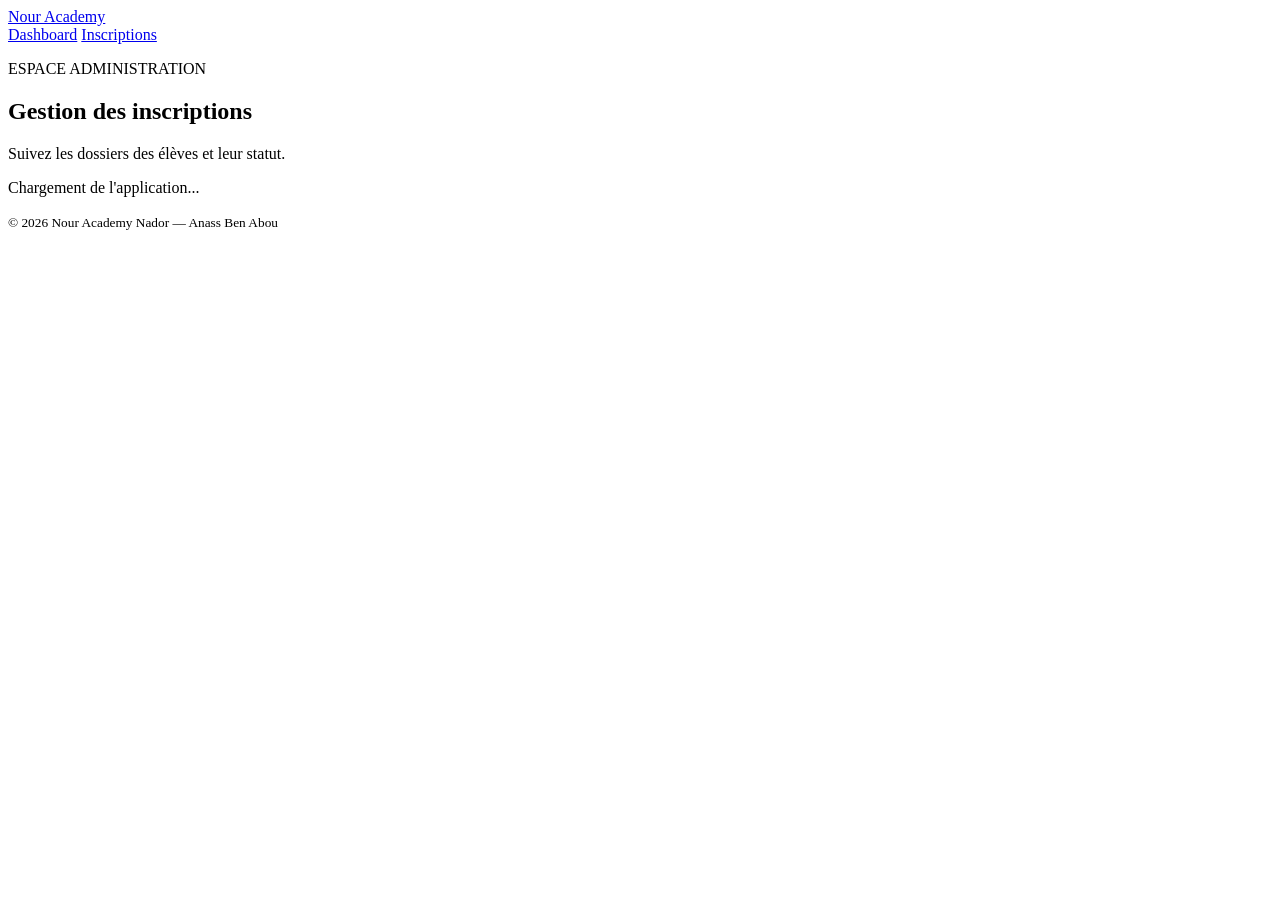
==== index.html @ 3f47be00 "v 1.1.4" ====
<!doctype html>
<html lang="fr">
<head>
    <meta charset="utf-8">
    <meta name="viewport" content="width=device-width, initial-scale=1">
    <meta name="description" content="Administration des inscriptions de Nour Academy à Nador.">
    <title>Nour Academy — Back-office</title>

    <link rel="preconnect" href="https://fonts.googleapis.com">
    <link rel="preconnect" href="https://fonts.gstatic.com" crossorigin>
    <link href="https://fonts.googleapis.com/css2?family=Inter:wght@400;500;600;700;800&display=swap" rel="stylesheet">

    <link rel="stylesheet" href="./css/style.css">
    <script type="module" src="./js/app.js"></script>
</head>

<body>
    <header class="site-header">
        <div class="container header-inner">
            <a class="logo" href="#dashboard">Nour Academy</a>

            <nav aria-label="Navigation principale">
                <a href="#dashboard">Dashboard</a>
                <a href="#inscriptions">Inscriptions</a>
            </nav>
        </div>
    </header>

    <main class="container" id="app">
        <section class="page-heading">
            <p>ESPACE ADMINISTRATION</p>
            <h1>Gestion des inscriptions</h1>
            <p>Suivez les dossiers des élèves et leur statut.</p>
        </section>

        <section id="page-content" aria-live="polite">
            <p>Chargement de l'application...</p>
        </section>
    </main>

    <footer class="footer">
        <div class="container footer-inner">
            <small>© 2026 Nour Academy Nador — Anass Ben Abou</small>
        </div>
    </footer>
</body>
</html>
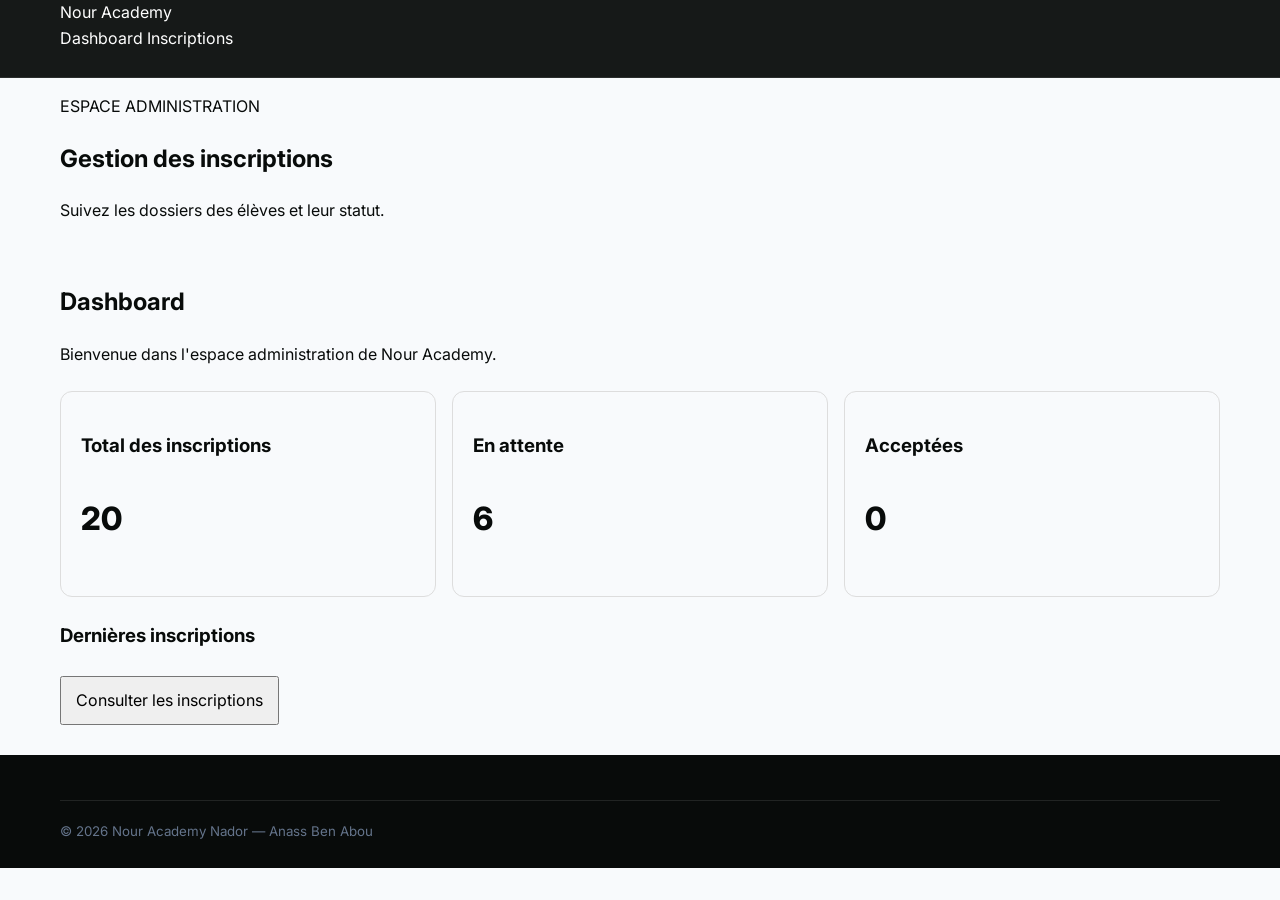
==== commit 4c3dcd31: "Merge origin/test into test Co-authored-by: Copilot <223556219+Copilot@users.noreply.github.com>" ====
--- a/index.html
+++ b/index.html
@@ -1,4 +1,3 @@
-
 <!doctype html>
 <html lang="fr">
 <head>
--- a/css/style.css
+++ b/css/style.css
@@ -0,0 +1,1301 @@
+:root {
+    --navy: #0B1F3A ;
+    --blue: #2563EB ;
+    --neon: #A3FF4F ;
+    --yellow: #F5C451;
+    --light: #F8FAFC;
+    --dark: #080B0A;
+    --muted: #41536c;
+    --line: #e2e8f0;
+    --radius: 22px;
+    --shadow: 0 18px 50px rgba(11, 31, 58, .09)
+}
+
+* {
+    box-sizing: border-box
+}
+
+html {
+    scroll-behavior: smooth;
+    scroll-padding-top: 90px
+}
+
+body {
+    margin: 0;
+    font-family: Inter, system-ui, -apple-system, BlinkMacSystemFont, "Segoe UI", sans-serif;
+    color: var(--dark);
+    background: var(--light);
+    line-height: 1.6
+}
+
+body.modal-open {
+    overflow: hidden
+}
+
+a {
+    color: inherit;
+    text-decoration: none
+}
+
+button,
+input,
+select {
+    font: inherit
+}
+
+button,
+a,
+input,
+select {
+    -webkit-tap-highlight-color: transparent
+}
+
+button {
+    cursor: pointer
+}
+
+button:focus-visible,
+a:focus-visible,
+input:focus-visible,
+select:focus-visible {
+    outline: 3px solid rgba(37, 99, 235, .4);
+    outline-offset: 3px
+}
+
+.container {
+    width: min(1160px, calc(100% - 40px));
+    margin-inline: auto
+}
+
+.narrow {
+    width: min(850px, calc(100% - 40px))
+}
+
+.site-header {
+    height: 78px;
+    position: sticky;
+    top: 0;
+    z-index: 30;
+    background: rgba(8, 11, 10, .94);
+    backdrop-filter: blur(14px);
+    border-bottom: 1px solid rgba(255, 255, 255, .09);
+    color: #fff
+}
+
+.nav {
+    height: 100%;
+    display: flex;
+    align-items: center;
+    justify-content: space-between;
+    gap: 24px
+}
+
+.brand {
+    display: inline-flex;
+    align-items: center;
+    gap: 10px;
+    font-weight: 800;
+    font-size: 1.15rem;
+    letter-spacing: -.03em;
+    white-space: nowrap
+}
+
+.brand-mark {
+    width: 34px ;
+    height: 34px ;
+    border-radius: 50% ;
+    background: var(--neon) ;
+    color: var(--dark) ;
+    display: grid; 
+    place-items: center ;
+    font-size: 1.2rem
+}
+
+.nav-links {
+    display: flex;
+    align-items: center;
+    gap: 27px;
+    font-size: .9rem;
+    font-weight: 600
+}
+
+.nav-links>a:not(.button) {
+    color: #e2e8f0;
+    transition: color .2s
+}
+
+.nav-links>a:not(.button):hover {
+    color: var(--neon)
+}
+
+.cart-link {
+    display: flex;
+    gap: 9px;
+    align-items: center
+}
+
+.cart-link span {
+    min-width: 23px;
+    height: 23px;
+    padding: 0 6px;
+    border-radius: 20px;
+    display: grid;
+    place-items: center;
+    background: var(--yellow);
+    color: var(--dark);
+    font-size: .75rem
+}
+
+.menu-toggle {
+    display: none;
+    border: 1px solid #ffffff30;
+    color: #fff;
+    background: #ffffff12;
+    border-radius: 10px;
+    padding: 7px 11px;
+    font-size: 1.2rem
+}
+
+.button {
+    display: inline-flex;
+    justify-content: center;
+    align-items: center;
+    gap: 10px;
+    border: 0;
+    border-radius: 999px;
+    padding: 13px 23px;
+    font-weight: 800;
+    transition: transform .2s, background .2s, color .2s;
+    min-height: 46px
+}
+
+.button:hover:not(:disabled) {
+    transform: translateY(-2px)
+}
+
+.button-neon {
+    background: var(--neon);
+    color: var(--dark)
+}
+
+.button-neon:hover:not(:disabled) {
+    background: var(--yellow)
+}
+
+.button-outline {
+    color: white;
+    border: 1px solid #ffffff55;
+    background: #ffffff12
+}
+
+.button-outline:hover {
+    background: #ffffff22
+}
+
+.button-blue {
+    background: var(--blue);
+    color: white;
+    border-radius: 13px
+}
+
+.button-blue:hover:not(:disabled) {
+    background: var(--navy)
+}
+
+.button-muted {
+    background: #ffffff16;
+    color: white;
+    border: 1px solid #ffffff24;
+    border-radius: 12px
+}
+
+.button-full {
+    width: 100%;
+    border-radius: 13px
+}
+
+.button:disabled {
+    opacity: .45;
+    cursor: not-allowed;
+    transform: none
+}
+
+.hero {
+    min-height: 660px;
+    position: relative;
+    isolation: isolate;
+    overflow: hidden;
+    color: white;
+    background: var(--navy);
+    display: flex;
+    align-items: center
+}
+
+.hero:before {
+    content: "";
+    position: absolute;
+    z-index: -2;
+    inset: 0;
+    background: linear-gradient(105deg, rgba(11, 31, 58, .98) 4%, rgba(11, 31, 58, .9) 52%, rgba(11, 31, 58, .45)), url('/data/imag/photo-1523240795612-9a054b0db644.avif') center/cover
+}
+
+.hero:after {
+    content: "";
+    position: absolute;
+    z-index: -1;
+    width: 380px;
+    height: 380px;
+    border-radius: 50%;
+    right: -100px;
+    bottom: -180px;
+    background: var(--neon);
+    filter: blur(140px);
+    opacity: .16
+}
+
+.hero-content {
+    padding-top: 64px;
+    padding-bottom: 64px
+}
+
+.eyebrow,
+.section-kicker {
+    display: inline-block;
+    text-transform: uppercase;
+    letter-spacing: .13em;
+    font-size: .74rem;
+    font-weight: 800;
+    color: #4b7a18
+}
+
+.eyebrow {
+    color: var(--neon);
+    border: 1px solid #a3ff4f66;
+    background: #0b1f3a77;
+    padding: 7px 13px;
+    border-radius: 999px;
+    margin-bottom: 25px
+}
+
+.hero h1 {
+    font-size: clamp(2.7rem, 6vw, 5rem);
+    line-height: 1.08;
+    letter-spacing: -.055em;
+    max-width: 780px;
+    margin: 0 0 22px;
+    font-weight: 800
+}
+
+.hero h1 span {
+    color: var(--neon)
+}
+
+.hero-content>p {
+    font-size: 1.12rem;
+    max-width: 650px;
+    color: #d1d9e5;
+    margin: 0 0 30px
+}
+
+.hero-actions {
+    display: flex;
+    flex-wrap: wrap;
+    gap: 13px
+}
+
+.hero-stats {
+    display: flex;
+    gap: 48px;
+    margin-top: 58px
+}
+
+.hero-stats div {
+    display: grid;
+    gap: 2px
+}
+
+.hero-stats strong {
+    font-size: 1.6rem;
+    color: var(--neon)
+}
+
+.hero-stats span {
+    font-size: .82rem;
+    color: #cbd5e1
+}
+
+.section {
+    padding: 86px 0
+}
+
+.section-light {
+    background: var(--light)
+}
+
+.section-heading {
+    display: flex;
+    justify-content: space-between;
+    align-items: end;
+    gap: 28px;
+    margin-bottom: 32px
+}
+
+.section-heading h2 {
+    font-size: clamp(1.9rem, 3.7vw, 3rem);
+    line-height: 1.17;
+    letter-spacing: -.045em;
+    color: var(--navy);
+    margin: 8px 0 10px
+}
+
+.section-heading p {
+    margin: 0;
+    color: #64748b
+}
+
+.section-heading.compact {
+    margin-bottom: 25px
+}
+
+.section-heading.centered {
+    display: block;
+    text-align: center;
+    max-width: 700px;
+    margin: 0 auto 40px
+}
+
+.section-heading.centered p {
+    max-width: 570px;
+    margin-inline: auto
+}
+
+.filters {
+    display: grid;
+    grid-template-columns: minmax(220px, 1.5fr) minmax(170px, 1fr) minmax(170px, 1fr);
+    gap: 12px;
+    margin: 30px 0 18px
+}
+
+.filters input,
+.filters select {
+    width: 100%;
+    min-height: 48px;
+    border: 1px solid #dbe3ec;
+    background: white;
+    color: #253248;
+    border-radius: 13px;
+    padding: 11px 14px;
+    box-shadow: 0 3px 12px #0b1f3a08
+}
+
+.filters input:focus,
+.filters select:focus {
+    border-color: var(--blue);
+    outline: 3px solid #2563eb1a
+}
+
+.results-line {
+    display: flex;
+    justify-content: space-between;
+    gap: 12px;
+    color: #64748b;
+    font-size: .82rem;
+    font-weight: 600;
+    margin: 18px 0
+}
+
+.course-grid {
+    display: grid;
+    grid-template-columns: repeat(3, minmax(0, 1fr));
+    gap: 22px
+}
+
+.course-card {
+    background: #fff;
+    border: 1px solid #e8edf3;
+    border-radius: var(--radius);
+    padding: 24px;
+    box-shadow: 0 8px 25px #0b1f3a06;
+    display: flex;
+    flex-direction: column;
+    min-width: 0;
+    transition: transform .2s, box-shadow .2s
+}
+
+.course-card:hover {
+    transform: translateY(-4px);
+    box-shadow: var(--shadow)
+}
+
+.course-top {
+    display: flex;
+    justify-content: space-between;
+    align-items: center;
+    gap: 10px;
+    margin-bottom: 18px
+}
+
+.course-icon {
+    width: 44px;
+    height: 44px;
+    border-radius: 14px;
+    background: #edf4ff;
+    color: var(--blue);
+    display: grid;
+    place-items: center;
+    font-size: 1.25rem;
+    font-weight: 800
+}
+
+.seat-badge,
+.level-badge {
+    font-size: .72rem;
+    font-weight: 800;
+    padding: 5px 9px;
+    border-radius: 999px;
+    background: #eff6ff;
+    color: #1d4ed8
+}
+
+.seat-badge.full {
+    background: #fee2e2;
+    color: #b91c1c
+}
+
+.course-card h3 {
+    color: var(--navy);
+    font-size: 1.2rem;
+    line-height: 1.3;
+    margin: 0 0 7px
+}
+
+.course-subject {
+    font-size: .82rem;
+    color: #64748b;
+    margin: 0 0 15px
+}
+
+.course-description {
+    font-size: .86rem;
+    color: #64748b;
+    margin: 0 0 18px;
+    flex: 1
+}
+
+.course-meta {
+    display: grid;
+    gap: 9px;
+    padding: 15px 0;
+    border-top: 1px solid #edf0f4;
+    border-bottom: 1px solid #edf0f4;
+    font-size: .81rem;
+    color: #475569
+}
+
+.course-meta span {
+    display: flex;
+    gap: 8px;
+    align-items: center
+}
+
+.course-bottom {
+    display: flex;
+    justify-content: space-between;
+    align-items: end;
+    gap: 10px;
+    padding: 17px 0 15px
+}
+
+.course-price {
+    font-size: 1.45rem;
+    font-weight: 800;
+    letter-spacing: -.04em;
+    color: var(--navy);
+    white-space: nowrap
+}
+
+.course-price small {
+    font-size: .72rem;
+    font-weight: 600;
+    letter-spacing: 0;
+    color: #64748b
+}
+
+.course-actions {
+    display: flex;
+    gap: 9px
+}
+
+.small-button {
+    border: 0;
+    border-radius: 10px;
+    padding: 10px 12px;
+    font-size: .8rem;
+    font-weight: 800
+}
+
+.details-button {
+    background: #eef2f7;
+    color: #334155
+}
+
+.add-button {
+    background: var(--blue);
+    color: white;
+    flex: 1
+}
+
+.add-button:hover:not(:disabled) {
+    background: var(--navy)
+}
+
+.add-button:disabled {
+    background: #e2e8f0;
+    color: #94a3b8;
+    cursor: not-allowed
+}
+
+.no-results,
+.loading {
+    grid-column: 1/-1;
+    text-align: center;
+    padding: 50px 15px;
+    color: #64748b;
+    background: #fff;
+    border: 1px dashed #cbd5e1;
+    border-radius: 18px
+}
+
+.cart-section {
+    background: white;
+    border-top: 1px solid #edf0f4
+}
+
+.cart-panel {
+    background: var(--light);
+    border: 1px solid #e9eef4;
+    border-radius: 25px;
+    padding: clamp(20px, 4vw, 38px)
+}
+
+.empty-state {
+    text-align: center;
+    padding: 28px 10px
+}
+
+.empty-icon {
+    width: 64px;
+    height: 64px;
+    display: grid;
+    place-items: center;
+    background: #e9eef4;
+    color: #64748b;
+    border-radius: 50%;
+    font-size: 2rem;
+    margin: 0 auto 16px
+}
+
+.empty-state h3 {
+    margin: 0;
+    color: var(--navy)
+}
+
+.empty-state p {
+    color: #64748b;
+    margin: 7px 0 14px
+}
+
+.text-link {
+    color: var(--blue);
+    font-weight: 800
+}
+
+.cart-items {
+    display: grid;
+    gap: 13px
+}
+
+.cart-item {
+    display: flex;
+    justify-content: space-between;
+    align-items: center;
+    gap: 15px;
+    background: white;
+    border: 1px solid #e5eaf0;
+    padding: 16px;
+    border-radius: 15px
+}
+
+.cart-item h3 {
+    font-size: .97rem;
+    color: var(--navy);
+    margin: 0
+}
+
+.cart-item p {
+    font-size: .8rem;
+    color: #64748b;
+    margin: 3px 0 0
+}
+
+.cart-item-price {
+    font-weight: 800;
+    white-space: nowrap
+}
+
+.remove-button {
+    border: 0;
+    background: #fee2e2;
+    color: #b91c1c;
+    border-radius: 9px;
+    padding: 8px 11px;
+    font-weight: 800;
+    margin-left: 8px
+}
+
+.cart-total {
+    display: flex;
+    justify-content: space-between;
+    align-items: center;
+    gap: 15px;
+    border-top: 1px solid #dce3eb;
+    margin: 23px 0;
+    padding-top: 22px;
+    color: #475569
+}
+
+.cart-total strong {
+    font-size: 1.7rem;
+    color: var(--navy);
+    white-space: nowrap
+}
+
+.registration-section {
+    background: var(--dark);
+    color: white
+}
+
+.registration-section .section-heading h2 {
+    color: white
+}
+
+.registration-section .section-heading p {
+    color: #aab5c5
+}
+
+.registration-section .section-kicker {
+    color: var(--neon)
+}
+
+.stepper {
+    position: relative;
+    display: flex;
+    justify-content: space-between;
+    max-width: 420px;
+    margin: 0 auto 32px
+}
+
+.step-track {
+    position: absolute;
+    left: 0;
+    right: 0;
+    top: 19px;
+    height: 4px;
+    background: #ffffff1a;
+    border-radius: 5px
+}
+
+.step-track span {
+    display: block;
+    height: 100%;
+    width: 50%;
+    background: var(--neon);
+    border-radius: 5px;
+    transition: width .25s
+}
+
+.step {
+    position: relative;
+    display: flex;
+    align-items: center;
+    flex-direction: column;
+    gap: 8px;
+    color: #8490a0;
+    font-size: .75rem;
+    font-weight: 800;
+    text-transform: uppercase;
+    letter-spacing: .08em
+}
+
+.step b {
+    width: 40px;
+    height: 40px;
+    border: 4px solid var(--dark);
+    border-radius: 50%;
+    display: grid;
+    place-items: center;
+    background: #334155;
+    color: white;
+    font-size: .9rem
+}
+
+.step.active {
+    color: var(--neon)
+}
+
+.step.active b {
+    background: var(--neon);
+    color: var(--dark)
+}
+
+#regForm {
+    padding: clamp(20px, 4vw, 38px);
+    border: 1px solid #ffffff1a;
+    background: #ffffff08;
+    border-radius: 24px;
+    box-shadow: 0 20px 55px #0002
+}
+
+.form-grid {
+    display: grid;
+    grid-template-columns: repeat(2, minmax(0, 1fr));
+    gap: 21px
+}
+
+.form-grid label {
+    display: flex;
+    flex-direction: column;
+    gap: 8px;
+    font-size: .88rem;
+    font-weight: 600;
+    color: #e2e8f0;
+    min-width: 0
+}
+
+.form-grid input,
+.form-grid select {
+    width: 100%;
+    min-height: 48px;
+    border: 1px solid #ffffff2b;
+    border-radius: 11px;
+    padding: 12px 13px;
+    background: #080b0acc;
+    color: white;
+    outline: none
+}
+
+.form-grid input::placeholder {
+    color: #64748b
+}
+
+.form-grid input:focus,
+.form-grid select:focus {
+    border-color: var(--neon);
+    box-shadow: 0 0 0 3px #a3ff4f16
+}
+
+.form-grid select option {
+    color: #111;
+    background: white
+}
+
+.form-grid input.invalid,
+.form-grid select.invalid {
+    border-color: #fb7185
+}
+
+.full-field {
+    grid-column: 1/-1
+}
+
+.field-error {
+    display: block;
+    min-height: 0;
+    color: #fda4af;
+    font-size: .75rem;
+    font-weight: 500
+}
+
+.field-hint {
+    font-size: .75rem;
+    color: #9ca3af;
+    font-weight: 400
+}
+
+.form-step>.button {
+    margin-top: 28px
+}
+
+.strength-row {
+    display: flex;
+    justify-content: space-between;
+    gap: 10px;
+    font-size: .74rem;
+    color: #aab5c5;
+    margin-top: 4px
+}
+
+.strength-row strong {
+    color: #fda4af
+}
+
+.strength-track {
+    height: 5px;
+    border-radius: 9px;
+    background: #ffffff1a;
+    overflow: hidden
+}
+
+.strength-track span {
+    display: block;
+    height: 100%;
+    width: 0;
+    background: #f87171;
+    transition: width .2s, background .2s
+}
+
+.consent-row {
+    display: flex;
+    align-items: flex-start;
+    gap: 12px;
+    color: #cbd5e1;
+    font-size: .82rem;
+    line-height: 1.6;
+    margin-top: 24px
+}
+
+.consent-row input {
+    accent-color: var(--neon);
+    width: 18px;
+    height: 18px;
+    flex: none;
+    margin-top: 3px
+}
+
+.privacy-note {
+    color: #9ca3af;
+    font-size: .75rem;
+    line-height: 1.6;
+    margin: 16px 0
+}
+
+.form-actions {
+    display: flex;
+    gap: 12px;
+    margin-top: 22px
+}
+
+.form-actions button {
+    flex: 1
+}
+
+.centre-grid {
+    display: grid;
+    grid-template-columns: repeat(3, minmax(0, 1fr));
+    gap: 20px
+}
+
+.centre-card {
+    background: white;
+    border: 1px solid #e7edf3;
+    border-radius: 20px;
+    padding: 27px;
+    position: relative;
+    overflow: hidden;
+    min-height: 220px
+}
+
+.centre-number {
+    font-size: .78rem;
+    color: #4b7a18;
+    font-weight: 800;
+    letter-spacing: .12em
+}
+
+.centre-card h3 {
+    font-size: 1.3rem;
+    color: var(--navy);
+    margin: 20px 0 7px
+}
+
+.centre-card p {
+    color: #64748b;
+    font-size: .9rem;
+    margin: 0 0 20px
+}
+
+.centre-tag {
+    display: inline-block;
+    background: #eff6ff;
+    color: #1d4ed8;
+    padding: 5px 10px;
+    border-radius: 99px;
+    font-size: .72rem;
+    font-weight: 800
+}
+
+.final-cta {
+    padding: 76px 0;
+    text-align: center;
+    background: var(--neon);
+    color: var(--dark)
+}
+
+.final-cta .section-kicker {
+    color: #365314
+}
+
+.final-cta h2 {
+    font-size: clamp(2rem, 4vw, 3.1rem);
+    letter-spacing: -.05em;
+    margin: 8px 0
+}
+
+.final-cta p {
+    margin: 0 auto 25px;
+    max-width: 580px;
+    color: #334155
+}
+
+.final-cta .button {
+    background: var(--dark);
+    color: white
+}
+
+.footer {
+    background: var(--dark);
+    color: white;
+    padding: 45px 0 25px
+}
+
+.footer-inner>p {
+    max-width: 530px;
+    color: #94a3b8;
+    font-size: .9rem;
+    margin: 16px 0
+}
+
+.footer-links {
+    display: flex;
+    flex-wrap: wrap;
+    gap: 22px;
+    margin: 20px 0 26px;
+    font-size: .86rem;
+    color: #cbd5e1
+}
+
+.footer-links a:hover {
+    color: var(--neon)
+}
+
+.footer small {
+    display: block;
+    border-top: 1px solid #ffffff1a;
+    padding-top: 20px;
+    color: #64748b
+}
+
+.modal[hidden] {
+    display: none
+}
+
+.modal {
+    position: fixed;
+    inset: 0;
+    z-index: 100;
+    display: grid;
+    place-items: center;
+    padding: 20px
+}
+
+.modal-backdrop {
+    position: absolute;
+    inset: 0;
+    background: #020617c9;
+    backdrop-filter: blur(5px)
+}
+
+.modal-card {
+    position: relative;
+    z-index: 1;
+    background: white;
+    border-radius: 24px;
+    padding: clamp(24px, 4vw, 38px);
+    width: min(100%, 490px);
+    max-height: 90vh;
+    overflow: auto;
+    box-shadow: 0 30px 100px #0005;
+    animation: modalIn .2s ease-out
+}
+
+.modal-card h2 {
+    font-size: 1.8rem;
+    line-height: 1.2;
+    color: var(--navy);
+    margin: 9px 0 13px;
+    letter-spacing: -.04em
+}
+
+.modal-card>p {
+    color: #64748b
+}
+
+.modal-close {
+    position: absolute;
+    right: 16px;
+    top: 13px;
+    border: 0;
+    background: #eef2f7;
+    color: #334155;
+    border-radius: 50%;
+    width: 36px;
+    height: 36px;
+    font-size: 1.5rem;
+    line-height: 1
+}
+
+.modal-meta {
+    display: grid;
+    gap: 9px;
+    background: var(--light);
+    border-radius: 13px;
+    padding: 15px;
+    margin: 20px 0;
+    color: #475569;
+    font-size: .88rem
+}
+
+.success-card {
+    text-align: center
+}
+
+.success-mark {
+    margin: 0 auto 15px;
+    width: 58px;
+    height: 58px;
+    border-radius: 50%;
+    background: #dcfce7;
+    color: #15803d;
+    font-size: 2rem;
+    font-weight: 800;
+    display: grid;
+    place-items: center
+}
+
+.confirmation-details {
+    background: var(--light);
+    border-radius: 15px;
+    padding: 16px;
+    text-align: left;
+    margin: 22px 0
+}
+
+.confirmation-details div {
+    display: flex;
+    justify-content: space-between;
+    gap: 15px;
+    padding: 9px 0;
+    border-bottom: 1px solid #e2e8f0;
+    font-size: .83rem
+}
+
+.confirmation-details div:last-child {
+    border-bottom: 0
+}
+
+.confirmation-details span {
+    color: #64748b
+}
+
+.confirmation-details strong {
+    text-align: right;
+    color: var(--navy)
+}
+
+.sr-only {
+    position: absolute;
+    width: 1px;
+    height: 1px;
+    padding: 0;
+    margin: -1px;
+    overflow: hidden;
+    clip: rect(0, 0, 0, 0);
+    white-space: nowrap;
+    border: 0
+}
+
+@keyframes modalIn {
+    from {
+        opacity: 0;
+        transform: translateY(8px) scale(.98)
+    }
+
+    to {
+        opacity: 1;
+        transform: translateY(0) scale(1)
+    }
+}
+
+@media(max-width:900px) {
+    .nav-links {
+        gap: 16px
+    }
+
+    .course-grid {
+        grid-template-columns: repeat(2, minmax(0, 1fr))
+    }
+
+    .hero {
+        min-height: 610px
+    }
+
+    .hero-stats {
+        gap: 28px
+    }
+}
+
+@media(max-width:680px) {
+
+    .container,
+    .narrow {
+        width: min(100% - 30px, 560px)
+    }
+
+    .site-header {
+        height: 68px
+    }
+
+    .menu-toggle {
+        display: block
+    }
+
+    .nav-links {
+        display: none;
+        position: absolute;
+        top: 68px;
+        left: 0;
+        right: 0;
+        background: #080b0a;
+        padding: 18px 22px 24px;
+        flex-direction: column;
+        align-items: stretch;
+        gap: 17px;
+        border-bottom: 1px solid #ffffff1a
+    }
+
+    .nav-links.open {
+        display: flex
+    }
+
+    .nav-links .button {
+        align-self: flex-start
+    }
+
+    .hero {
+        min-height: 620px
+    }
+
+    .hero-content {
+        padding-top: 55px;
+        padding-bottom: 48px
+    }
+
+    .hero h1 {
+        font-size: clamp(2.6rem, 12vw, 4rem)
+    }
+
+    .hero-content>p {
+        font-size: 1rem
+    }
+
+    .hero-stats {
+        gap: 20px;
+        justify-content: space-between;
+        margin-top: 45px
+    }
+
+    .hero-stats strong {
+        font-size: 1.3rem
+    }
+
+    .hero-stats span {
+        font-size: .7rem;
+        max-width: 95px
+    }
+
+    .section {
+        padding: 65px 0
+    }
+
+    .section-heading {
+        display: block
+    }
+
+    .filters {
+        grid-template-columns: 1fr
+    }
+
+    .course-grid {
+        grid-template-columns: 1fr;
+        gap: 15px
+    }
+
+    .course-card {
+        padding: 20px
+    }
+
+    .centre-grid {
+        grid-template-columns: 1fr
+    }
+
+    .centre-card {
+        min-height: 0
+    }
+
+    .form-grid {
+        grid-template-columns: 1fr
+    }
+
+    .full-field {
+        grid-column: auto
+    }
+
+    .form-actions {
+        flex-direction: column-reverse
+    }
+
+    .cart-item {
+        align-items: flex-start;
+        flex-wrap: wrap
+    }
+
+    .cart-item-actions {
+        margin-left: auto
+    }
+
+    .cart-total {
+        align-items: flex-start;
+        flex-direction: column
+    }
+
+    .cart-total strong {
+        font-size: 1.6rem
+    }
+
+    .final-cta {
+        padding: 60px 0
+    }
+
+    .footer-links {
+        gap: 15px
+    }
+
+    .modal {
+        padding: 12px
+    }
+
+    .modal-card {
+        border-radius: 20px
+    }
+}
+
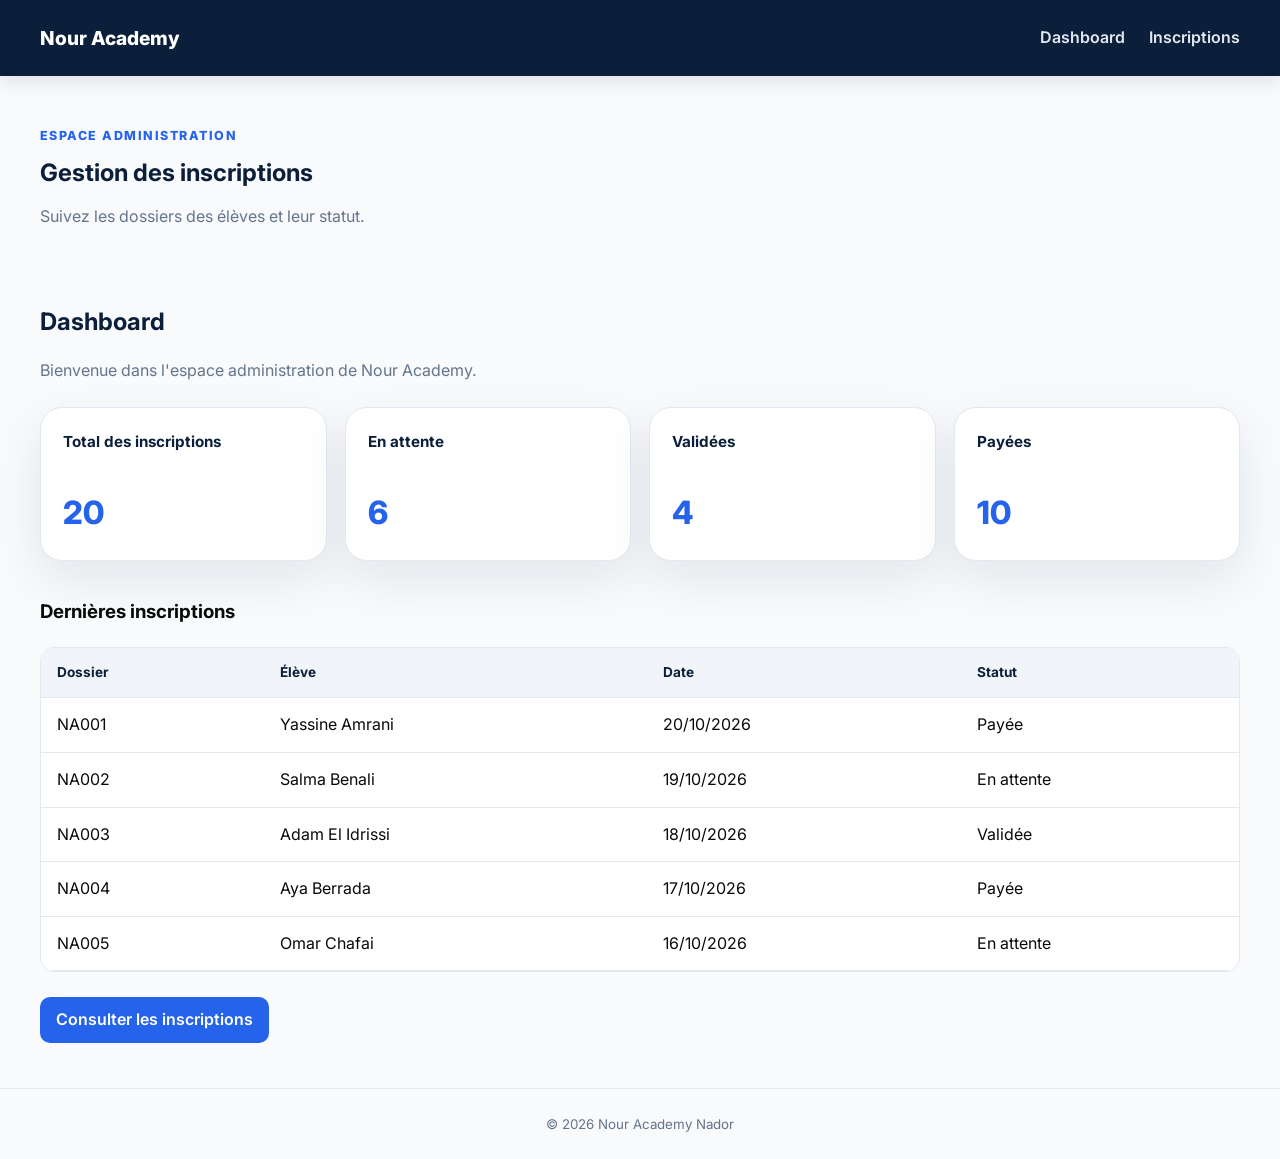
==== commit 68e46bb1: "v 2.0.0" ====
--- a/index.html
+++ b/index.html
@@ -1,14 +1,24 @@
+
 <!doctype html>
 <html lang="fr">
 <head>
     <meta charset="utf-8">
     <meta name="viewport" content="width=device-width, initial-scale=1">
-    <meta name="description" content="Administration des inscriptions de Nour Academy à Nador.">
+
+    <meta
+        name="description"
+        content="Administration des inscriptions de Nour Academy à Nador."
+    >
+
     <title>Nour Academy — Back-office</title>
 
     <link rel="preconnect" href="https://fonts.googleapis.com">
     <link rel="preconnect" href="https://fonts.gstatic.com" crossorigin>
-    <link href="https://fonts.googleapis.com/css2?family=Inter:wght@400;500;600;700;800&display=swap" rel="stylesheet">
+
+    <link
+        href="https://fonts.googleapis.com/css2?family=Inter:wght@400;500;600;700;800&display=swap"
+        rel="stylesheet"
+    >
 
     <link rel="stylesheet" href="./css/style.css">
     <script type="module" src="./js/app.js"></script>
@@ -16,8 +26,8 @@
 
 <body>
     <header class="site-header">
-        <div class="container header-inner">
-            <a class="logo" href="#dashboard">Nour Academy</a>
+        <div class="container nav">
+            <a class="brand" href="#dashboard">Nour Academy</a>
 
             <nav aria-label="Navigation principale">
                 <a href="#dashboard">Dashboard</a>
@@ -40,7 +50,7 @@
 
     <footer class="footer">
         <div class="container footer-inner">
-            <small>© 2026 Nour Academy Nador — Anass Ben Abou</small>
+            <small>© 2026 Nour Academy Nador</small>
         </div>
     </footer>
 </body>
--- a/css/style.css
+++ b/css/style.css
@@ -1,1301 +1,910 @@
+
+/* ===== Back-office components ===== */
+
+.page-heading {
+    padding: 38px 0 18px;
+}
+
+.page-heading > p:first-child {
+    color: var(--blue);
+    font-size: 0.78rem;
+    font-weight: 800;
+    letter-spacing: 0.12em;
+}
+
+.page-heading h1 {
+    margin: 8px 0;
+    color: var(--navy);
+    line-height: 1.2;
+}
+
+.admin-page {
+    padding: 20px 0 40px;
+}
+
+.section-heading {
+    margin-bottom: 24px;
+}
+
+.section-heading h2 {
+    margin-bottom: 6px;
+    color: var(--navy);
+}
+
+.section-heading p {
+    color: var(--muted);
+}
+
+.admin-stats {
+    display: grid;
+    grid-template-columns: repeat(4, minmax(0, 1fr));
+    gap: 18px;
+    margin: 24px 0 36px;
+}
+
+.admin-card {
+    min-width: 0;
+    padding: 22px;
+    background: #fff;
+    border: 1px solid var(--line);
+    border-radius: var(--radius);
+    box-shadow: var(--shadow);
+}
+
+.admin-card h3 {
+    margin-top: 0;
+    font-size: 0.95rem;
+}
+
+.admin-number {
+    margin-bottom: 0;
+    color: var(--blue);
+    font-size: 2rem;
+    font-weight: 800;
+}
+
+.recent-section {
+    margin-top: 32px;
+}
+
+.admin-filters {
+    display: flex;
+    flex-wrap: wrap;
+    gap: 12px;
+    margin: 22px 0;
+}
+
+.admin-filters input,
+.admin-filters select,
+.details-form select {
+    min-height: 44px;
+    padding: 10px 12px;
+    background: #fff;
+    border: 1px solid var(--line);
+    border-radius: 10px;
+}
+
+.admin-filters input {
+    flex: 1;
+    min-width: 220px;
+}
+
+.admin-table-wrapper {
+    width: 100%;
+    overflow-x: auto;
+    margin: 20px 0;
+    background: #fff;
+    border: 1px solid var(--line);
+    border-radius: 14px;
+}
+
+.admin-table {
+    width: 100%;
+    border-collapse: collapse;
+    white-space: nowrap;
+}
+
+.admin-table th,
+.admin-table td {
+    padding: 14px 16px;
+    text-align: left;
+    border-bottom: 1px solid var(--line);
+}
+
+.admin-table th {
+    background: #f1f5f9;
+    color: var(--navy);
+    font-size: 0.85rem;
+}
+
+.admin-table tbody tr:hover {
+    background: #f8fafc;
+}
+
+.admin-page button {
+    min-height: 40px;
+    margin: 5px 5px 5px 0;
+    padding: 10px 16px;
+    color: #fff;
+    background: var(--blue);
+    border: 0;
+    border-radius: 10px;
+    font-weight: 600;
+    cursor: pointer;
+}
+
+.admin-page button:hover {
+    filter: brightness(0.94);
+}
+
+.status {
+    display: inline-block;
+    padding: 5px 10px;
+    border-radius: 999px;
+    font-size: 0.8rem;
+    font-weight: 700;
+}
+
+.status-attente {
+    color: #92400e;
+    background: #fef3c7;
+}
+
+.status-validee {
+    color: #1d4ed8;
+    background: #dbeafe;
+}
+
+.status-payee {
+    color: #166534;
+    background: #dcfce7;
+}
+
+.details-grid {
+    display: grid;
+    grid-template-columns: repeat(2, minmax(0, 1fr));
+    gap: 20px;
+    margin: 24px 0;
+}
+
+.details-form {
+    display: flex;
+    flex-wrap: wrap;
+    align-items: center;
+    gap: 12px;
+    margin-top: 24px;
+}
+
+.details-form label {
+    width: 100%;
+    font-weight: 700;
+}
+
+.empty-message {
+    padding: 20px;
+    color: var(--muted);
+    background: #fff;
+    border: 1px solid var(--line);
+    border-radius: 12px;
+}
+
+@media (max-width: 850px) {
+    .admin-stats {
+        grid-template-columns: repeat(2, minmax(0, 1fr));
+    }
+
+    .details-grid {
+        grid-template-columns: 1fr;
+    }
+}
+
+@media (max-width: 520px) {
+    .admin-stats {
+        grid-template-columns: 1fr;
+    }
+
+    .admin-filters {
+        flex-direction: column;
+    }
+
+    .admin-filters input,
+    .admin-filters select,
+    .admin-filters button {
+        width: 100%;
+    }
+
+    .details-form {
+        align-items: stretch;
+        flex-direction: column;
+    }
+
+    .details-form select,
+    .details-form button {
+        width: 100%;
+    }
+}
+
+/* ===== Base styles ===== */
 :root {
-    --navy: #0B1F3A ;
-    --blue: #2563EB ;
-    --neon: #A3FF4F ;
+    --navy: #0B1F3A;
+    --blue: #2563EB;
+    --neon: #A3FF4F;
     --yellow: #F5C451;
     --light: #F8FAFC;
     --dark: #080B0A;
-    --muted: #41536c;
+    --muted: #64748b;
     --line: #e2e8f0;
     --radius: 22px;
-    --shadow: 0 18px 50px rgba(11, 31, 58, .09)
+    --shadow: 0 18px 50px rgba(11, 31, 58, .09);
 }
 
 * {
-    box-sizing: border-box
-}
-
-html {
-    scroll-behavior: smooth;
-    scroll-padding-top: 90px
+    box-sizing: border-box;
 }
 
 body {
     margin: 0;
-    font-family: Inter, system-ui, -apple-system, BlinkMacSystemFont, "Segoe UI", sans-serif;
+    font-family: Inter, Arial, sans-serif;
     color: var(--dark);
     background: var(--light);
-    line-height: 1.6
-}
-
-body.modal-open {
-    overflow: hidden
+    line-height: 1.6;
 }
 
 a {
     color: inherit;
-    text-decoration: none
-}
-
-button,
-input,
-select {
-    font: inherit
-}
-
-button,
-a,
-input,
-select {
-    -webkit-tap-highlight-color: transparent
+    text-decoration: none;
+}
+
+button, input, select {
+    font: inherit;
+}
+
+h1, h2, h3, p {
+    overflow-wrap: anywhere;
+}
+
+.container {
+    width: min(1200px, calc(100% - 40px));
+    margin-inline: auto;
+}
+
+.site-header {
+    position: sticky;
+    top: 0;
+    z-index: 10;
+    background: var(--navy);
+    color: #fff;
+    box-shadow: 0 4px 20px rgba(11, 31, 58, .12);
+}
+
+.nav {
+    min-height: 76px;
+    display: flex;
+    align-items: center;
+    justify-content: space-between;
+    gap: 24px;
+}
+
+.brand {
+    color: #fff;
+    font-size: 1.2rem;
+    font-weight: 800;
+}
+
+.nav nav {
+    display: flex;
+    align-items: center;
+    gap: 24px;
+}
+
+.nav nav a {
+    color: #e2e8f0;
+    font-weight: 600;
+}
+
+.nav nav a:hover,
+.nav nav a:focus-visible {
+    color: var(--neon);
+}
+
+.footer {
+    padding: 22px 0;
+    color: var(--muted);
+    border-top: 1px solid var(--line);
+}
+
+.footer-inner {
+    text-align: center;
 }
 
 button {
-    cursor: pointer
+    cursor: pointer;
 }
 
 button:focus-visible,
 a:focus-visible,
 input:focus-visible,
 select:focus-visible {
-    outline: 3px solid rgba(37, 99, 235, .4);
-    outline-offset: 3px
-}
-
-.container {
-    width: min(1160px, calc(100% - 40px));
-    margin-inline: auto
-}
-
-.narrow {
-    width: min(850px, calc(100% - 40px))
-}
-
-.site-header {
-    height: 78px;
-    position: sticky;
-    top: 0;
-    z-index: 30;
-    background: rgba(8, 11, 10, .94);
-    backdrop-filter: blur(14px);
-    border-bottom: 1px solid rgba(255, 255, 255, .09);
-    color: #fff
-}
-
-.nav {
-    height: 100%;
-    display: flex;
-    align-items: center;
-    justify-content: space-between;
-    gap: 24px
-}
-
-.brand {
-    display: inline-flex;
+    outline: 3px solid var(--neon);
+    outline-offset: 3px;
+}
+
+.admin-page {
+    min-width: 0;
+}
+
+.section-heading p,
+.page-heading p {
+    color: var(--muted);
+}
+
+.admin-page .admin-card h3 {
+    color: var(--navy);
+}
+
+.admin-page button {
+    transition: filter .2s ease, transform .2s ease;
+}
+
+.admin-page button:hover {
+    transform: translateY(-1px);
+}
+
+.status {
+    white-space: nowrap;
+}
+
+@media (max-width: 650px) {
+    .container {
+        width: min(100% - 28px, 1200px);
+    }
+
+    .nav {
+        align-items: flex-start;
+        flex-direction: column;
+        justify-content: center;
+        padding-block: 14px;
+    }
+
+    .nav nav {
+        flex-wrap: wrap;
+        gap: 14px;
+    }
+
+    .admin-card {
+        padding: 18px;
+    }
+
+    .admin-table th,
+    .admin-table td {
+        padding: 11px 12px;
+    }
+}
+
+/* ===== Compatibility with the three standalone pages ===== */
+.admin-layout {
+    min-height: 100vh;
+    display: flex;
+}
+
+.sidebar {
+    width: 250px;
+    flex: 0 0 250px;
+    display: flex;
+    flex-direction: column;
+    padding: 26px 18px;
+    background: var(--navy);
+    color: #fff;
+}
+
+.sidebar .brand {
+    display: flex;
     align-items: center;
     gap: 10px;
-    font-weight: 800;
-    font-size: 1.15rem;
-    letter-spacing: -.03em;
-    white-space: nowrap
-}
-
-.brand-mark {
-    width: 34px ;
-    height: 34px ;
-    border-radius: 50% ;
-    background: var(--neon) ;
-    color: var(--dark) ;
-    display: grid; 
-    place-items: center ;
-    font-size: 1.2rem
-}
-
-.nav-links {
-    display: flex;
-    align-items: center;
-    gap: 27px;
-    font-size: .9rem;
-    font-weight: 600
-}
-
-.nav-links>a:not(.button) {
-    color: #e2e8f0;
-    transition: color .2s
-}
-
-.nav-links>a:not(.button):hover {
-    color: var(--neon)
-}
-
-.cart-link {
-    display: flex;
-    gap: 9px;
-    align-items: center
-}
-
-.cart-link span {
-    min-width: 23px;
-    height: 23px;
-    padding: 0 6px;
-    border-radius: 20px;
+    margin-bottom: 42px;
+}
+
+.brand-icon {
+    width: 38px;
+    height: 38px;
     display: grid;
     place-items: center;
-    background: var(--yellow);
-    color: var(--dark);
-    font-size: .75rem
-}
-
-.menu-toggle {
-    display: none;
-    border: 1px solid #ffffff30;
-    color: #fff;
-    background: #ffffff12;
-    border-radius: 10px;
-    padding: 7px 11px;
-    font-size: 1.2rem
-}
-
-.button {
-    display: inline-flex;
-    justify-content: center;
-    align-items: center;
-    gap: 10px;
-    border: 0;
-    border-radius: 999px;
-    padding: 13px 23px;
+    border-radius: 12px;
+    background: var(--neon);
+    color: var(--navy);
+    font-weight: 900;
+}
+
+.sidebar-label {
+    margin: 0 10px 12px;
+    color: #94a3b8;
+    font-size: .72rem;
     font-weight: 800;
-    transition: transform .2s, background .2s, color .2s;
-    min-height: 46px
-}
-
-.button:hover:not(:disabled) {
-    transform: translateY(-2px)
-}
-
-.button-neon {
+    letter-spacing: .1em;
+}
+
+.sidebar-nav {
+    display: grid;
+    gap: 8px;
+}
+
+.nav-link {
+    display: flex;
+    align-items: center;
+    gap: 12px;
+    padding: 12px 14px;
+    border-radius: 12px;
+    color: #dbeafe;
+    font-weight: 600;
+}
+
+.nav-link.active,
+.nav-link:hover {
     background: var(--neon);
-    color: var(--dark)
-}
-
-.button-neon:hover:not(:disabled) {
-    background: var(--yellow)
-}
-
-.button-outline {
-    color: white;
-    border: 1px solid #ffffff55;
-    background: #ffffff12
-}
-
-.button-outline:hover {
-    background: #ffffff22
-}
-
-.button-blue {
-    background: var(--blue);
-    color: white;
-    border-radius: 13px
-}
-
-.button-blue:hover:not(:disabled) {
-    background: var(--navy)
-}
-
-.button-muted {
-    background: #ffffff16;
-    color: white;
-    border: 1px solid #ffffff24;
-    border-radius: 12px
-}
-
-.button-full {
-    width: 100%;
-    border-radius: 13px
-}
-
-.button:disabled {
-    opacity: .45;
-    cursor: not-allowed;
-    transform: none
-}
-
-.hero {
-    min-height: 660px;
-    position: relative;
-    isolation: isolate;
-    overflow: hidden;
-    color: white;
-    background: var(--navy);
-    display: flex;
-    align-items: center
-}
-
-.hero:before {
-    content: "";
-    position: absolute;
-    z-index: -2;
-    inset: 0;
-    background: linear-gradient(105deg, rgba(11, 31, 58, .98) 4%, rgba(11, 31, 58, .9) 52%, rgba(11, 31, 58, .45)), url('/data/imag/photo-1523240795612-9a054b0db644.avif') center/cover
-}
-
-.hero:after {
-    content: "";
-    position: absolute;
-    z-index: -1;
-    width: 380px;
-    height: 380px;
-    border-radius: 50%;
-    right: -100px;
-    bottom: -180px;
-    background: var(--neon);
-    filter: blur(140px);
-    opacity: .16
-}
-
-.hero-content {
-    padding-top: 64px;
-    padding-bottom: 64px
-}
-
-.eyebrow,
-.section-kicker {
-    display: inline-block;
-    text-transform: uppercase;
-    letter-spacing: .13em;
-    font-size: .74rem;
-    font-weight: 800;
-    color: #4b7a18
-}
-
-.eyebrow {
-    color: var(--neon);
-    border: 1px solid #a3ff4f66;
-    background: #0b1f3a77;
-    padding: 7px 13px;
-    border-radius: 999px;
-    margin-bottom: 25px
-}
-
-.hero h1 {
-    font-size: clamp(2.7rem, 6vw, 5rem);
-    line-height: 1.08;
-    letter-spacing: -.055em;
-    max-width: 780px;
-    margin: 0 0 22px;
-    font-weight: 800
-}
-
-.hero h1 span {
-    color: var(--neon)
-}
-
-.hero-content>p {
-    font-size: 1.12rem;
-    max-width: 650px;
-    color: #d1d9e5;
-    margin: 0 0 30px
-}
-
-.hero-actions {
-    display: flex;
-    flex-wrap: wrap;
-    gap: 13px
-}
-
-.hero-stats {
-    display: flex;
-    gap: 48px;
-    margin-top: 58px
-}
-
-.hero-stats div {
-    display: grid;
-    gap: 2px
-}
-
-.hero-stats strong {
-    font-size: 1.6rem;
-    color: var(--neon)
-}
-
-.hero-stats span {
-    font-size: .82rem;
-    color: #cbd5e1
-}
-
-.section {
-    padding: 86px 0
-}
-
-.section-light {
-    background: var(--light)
-}
-
-.section-heading {
-    display: flex;
-    justify-content: space-between;
-    align-items: end;
-    gap: 28px;
-    margin-bottom: 32px
-}
-
-.section-heading h2 {
-    font-size: clamp(1.9rem, 3.7vw, 3rem);
-    line-height: 1.17;
-    letter-spacing: -.045em;
-    color: var(--navy);
-    margin: 8px 0 10px
-}
-
-.section-heading p {
-    margin: 0;
-    color: #64748b
-}
-
-.section-heading.compact {
-    margin-bottom: 25px
-}
-
-.section-heading.centered {
+    color: var(--navy);
+}
+
+.sidebar-bottom {
+    margin-top: auto;
+    padding-top: 30px;
+}
+
+.admin-profile {
+    display: flex;
+    align-items: center;
+    gap: 12px;
+    font-size: .85rem;
+}
+
+.admin-profile small {
     display: block;
-    text-align: center;
-    max-width: 700px;
-    margin: 0 auto 40px
-}
-
-.section-heading.centered p {
-    max-width: 570px;
-    margin-inline: auto
-}
-
-.filters {
-    display: grid;
-    grid-template-columns: minmax(220px, 1.5fr) minmax(170px, 1fr) minmax(170px, 1fr);
-    gap: 12px;
-    margin: 30px 0 18px
-}
-
-.filters input,
-.filters select {
-    width: 100%;
-    min-height: 48px;
-    border: 1px solid #dbe3ec;
-    background: white;
-    color: #253248;
-    border-radius: 13px;
-    padding: 11px 14px;
-    box-shadow: 0 3px 12px #0b1f3a08
-}
-
-.filters input:focus,
-.filters select:focus {
-    border-color: var(--blue);
-    outline: 3px solid #2563eb1a
-}
-
-.results-line {
-    display: flex;
-    justify-content: space-between;
-    gap: 12px;
-    color: #64748b;
-    font-size: .82rem;
-    font-weight: 600;
-    margin: 18px 0
-}
-
-.course-grid {
-    display: grid;
-    grid-template-columns: repeat(3, minmax(0, 1fr));
-    gap: 22px
-}
-
-.course-card {
-    background: #fff;
-    border: 1px solid #e8edf3;
-    border-radius: var(--radius);
-    padding: 24px;
-    box-shadow: 0 8px 25px #0b1f3a06;
-    display: flex;
-    flex-direction: column;
-    min-width: 0;
-    transition: transform .2s, box-shadow .2s
-}
-
-.course-card:hover {
-    transform: translateY(-4px);
-    box-shadow: var(--shadow)
-}
-
-.course-top {
-    display: flex;
-    justify-content: space-between;
-    align-items: center;
-    gap: 10px;
-    margin-bottom: 18px
-}
-
-.course-icon {
-    width: 44px;
-    height: 44px;
-    border-radius: 14px;
-    background: #edf4ff;
-    color: var(--blue);
+    color: #cbd5e1;
+}
+
+.avatar {
+    width: 38px;
+    height: 38px;
     display: grid;
     place-items: center;
-    font-size: 1.25rem;
-    font-weight: 800
-}
-
-.seat-badge,
-.level-badge {
-    font-size: .72rem;
+    border-radius: 50%;
+    background: #fff;
+    color: var(--navy);
     font-weight: 800;
-    padding: 5px 9px;
-    border-radius: 999px;
-    background: #eff6ff;
-    color: #1d4ed8
-}
-
-.seat-badge.full {
-    background: #fee2e2;
-    color: #b91c1c
-}
-
-.course-card h3 {
-    color: var(--navy);
-    font-size: 1.2rem;
-    line-height: 1.3;
-    margin: 0 0 7px
-}
-
-.course-subject {
-    font-size: .82rem;
-    color: #64748b;
-    margin: 0 0 15px
-}
-
-.course-description {
-    font-size: .86rem;
-    color: #64748b;
-    margin: 0 0 18px;
-    flex: 1
-}
-
-.course-meta {
+}
+
+.main-content {
+    min-width: 0;
+    flex: 1;
+    padding: 30px;
+}
+
+.topbar,
+.welcome-section,
+.panel-header,
+.stat-top,
+.form-actions {
+    display: flex;
+    align-items: center;
+    justify-content: space-between;
+    gap: 18px;
+}
+
+.topbar {
+    margin-bottom: 30px;
+}
+
+.topbar h1 {
+    margin: 0;
+    color: var(--navy);
+}
+
+.eyebrow {
+    margin: 0 0 4px;
+    color: var(--blue);
+    font-size: .75rem;
+    font-weight: 800;
+    letter-spacing: .12em;
+}
+
+.topbar-right {
+    display: flex;
+    align-items: center;
+    gap: 8px;
+    color: var(--muted);
+    font-size: .9rem;
+}
+
+.status-dot {
+    width: 9px;
+    height: 9px;
+    border-radius: 50%;
+    background: #22c55e;
+}
+
+.welcome-section {
+    margin-bottom: 26px;
+}
+
+.welcome-section h2 {
+    margin: 0 0 5px;
+    color: var(--navy);
+}
+
+.welcome-section p,
+.panel-header p,
+.stat-card p {
+    margin: 0;
+    color: var(--muted);
+}
+
+.btn-primary,
+.btn-secondary {
+    display: inline-flex;
+    align-items: center;
+    justify-content: center;
+    gap: 10px;
+    min-height: 44px;
+    padding: 11px 17px;
+    border: 0;
+    border-radius: 12px;
+    font-weight: 700;
+}
+
+.btn-primary {
+    background: var(--navy);
+    color: #fff;
+}
+
+.btn-primary:hover {
+    background: var(--blue);
+}
+
+.btn-secondary {
+    border: 1px solid var(--line);
+    background: #fff;
+    color: var(--navy);
+}
+
+.stats-grid {
     display: grid;
-    gap: 9px;
-    padding: 15px 0;
-    border-top: 1px solid #edf0f4;
-    border-bottom: 1px solid #edf0f4;
-    font-size: .81rem;
-    color: #475569
-}
-
-.course-meta span {
-    display: flex;
-    gap: 8px;
-    align-items: center
-}
-
-.course-bottom {
-    display: flex;
-    justify-content: space-between;
-    align-items: end;
-    gap: 10px;
-    padding: 17px 0 15px
-}
-
-.course-price {
-    font-size: 1.45rem;
-    font-weight: 800;
-    letter-spacing: -.04em;
-    color: var(--navy);
-    white-space: nowrap
-}
-
-.course-price small {
-    font-size: .72rem;
-    font-weight: 600;
-    letter-spacing: 0;
-    color: #64748b
-}
-
-.course-actions {
-    display: flex;
-    gap: 9px
-}
-
-.small-button {
-    border: 0;
-    border-radius: 10px;
-    padding: 10px 12px;
-    font-size: .8rem;
-    font-weight: 800
-}
-
-.details-button {
-    background: #eef2f7;
-    color: #334155
-}
-
-.add-button {
-    background: var(--blue);
-    color: white;
-    flex: 1
-}
-
-.add-button:hover:not(:disabled) {
-    background: var(--navy)
-}
-
-.add-button:disabled {
-    background: #e2e8f0;
-    color: #94a3b8;
-    cursor: not-allowed
-}
-
-.no-results,
-.loading {
-    grid-column: 1/-1;
-    text-align: center;
-    padding: 50px 15px;
-    color: #64748b;
+    grid-template-columns: repeat(4, minmax(0, 1fr));
+    gap: 18px;
+    margin: 24px 0;
+}
+
+.stats-grid-small {
+    margin-top: 12px;
+}
+
+.stat-card,
+.panel {
+    min-width: 0;
+    padding: 22px;
+    border: 1px solid var(--line);
+    border-radius: var(--radius);
     background: #fff;
-    border: 1px dashed #cbd5e1;
-    border-radius: 18px
-}
-
-.cart-section {
-    background: white;
-    border-top: 1px solid #edf0f4
-}
-
-.cart-panel {
-    background: var(--light);
-    border: 1px solid #e9eef4;
-    border-radius: 25px;
-    padding: clamp(20px, 4vw, 38px)
-}
-
-.empty-state {
-    text-align: center;
-    padding: 28px 10px
-}
-
-.empty-icon {
-    width: 64px;
-    height: 64px;
+    box-shadow: var(--shadow);
+}
+
+.stat-card h2 {
+    margin: 15px 0 4px;
+    color: var(--navy);
+    font-size: 2rem;
+}
+
+.stat-card p {
+    font-size: .85rem;
+}
+
+.stat-icon,
+.quick-icon {
+    width: 40px;
+    height: 40px;
     display: grid;
     place-items: center;
-    background: #e9eef4;
-    color: #64748b;
-    border-radius: 50%;
-    font-size: 2rem;
-    margin: 0 auto 16px
-}
-
-.empty-state h3 {
-    margin: 0;
-    color: var(--navy)
-}
-
-.empty-state p {
-    color: #64748b;
-    margin: 7px 0 14px
-}
-
-.text-link {
-    color: var(--blue);
-    font-weight: 800
-}
-
-.cart-items {
-    display: grid;
-    gap: 13px
-}
-
-.cart-item {
-    display: flex;
-    justify-content: space-between;
-    align-items: center;
-    gap: 15px;
-    background: white;
-    border: 1px solid #e5eaf0;
-    padding: 16px;
-    border-radius: 15px
-}
-
-.cart-item h3 {
-    font-size: .97rem;
-    color: var(--navy);
-    margin: 0
-}
-
-.cart-item p {
-    font-size: .8rem;
-    color: #64748b;
-    margin: 3px 0 0
-}
-
-.cart-item-price {
+    border-radius: 12px;
     font-weight: 800;
-    white-space: nowrap
-}
-
-.remove-button {
-    border: 0;
-    background: #fee2e2;
-    color: #b91c1c;
-    border-radius: 9px;
-    padding: 8px 11px;
-    font-weight: 800;
-    margin-left: 8px
-}
-
-.cart-total {
-    display: flex;
-    justify-content: space-between;
-    align-items: center;
-    gap: 15px;
-    border-top: 1px solid #dce3eb;
-    margin: 23px 0;
-    padding-top: 22px;
-    color: #475569
-}
-
-.cart-total strong {
-    font-size: 1.7rem;
-    color: var(--navy);
-    white-space: nowrap
-}
-
-.registration-section {
-    background: var(--dark);
-    color: white
-}
-
-.registration-section .section-heading h2 {
-    color: white
-}
-
-.registration-section .section-heading p {
-    color: #aab5c5
-}
-
-.registration-section .section-kicker {
-    color: var(--neon)
-}
-
-.stepper {
-    position: relative;
-    display: flex;
-    justify-content: space-between;
-    max-width: 420px;
-    margin: 0 auto 32px
-}
-
-.step-track {
-    position: absolute;
-    left: 0;
-    right: 0;
-    top: 19px;
-    height: 4px;
-    background: #ffffff1a;
-    border-radius: 5px
-}
-
-.step-track span {
-    display: block;
-    height: 100%;
-    width: 50%;
-    background: var(--neon);
-    border-radius: 5px;
-    transition: width .25s
-}
-
-.step {
-    position: relative;
-    display: flex;
-    align-items: center;
-    flex-direction: column;
-    gap: 8px;
-    color: #8490a0;
-    font-size: .75rem;
-    font-weight: 800;
-    text-transform: uppercase;
-    letter-spacing: .08em
-}
-
-.step b {
-    width: 40px;
-    height: 40px;
-    border: 4px solid var(--dark);
-    border-radius: 50%;
-    display: grid;
-    place-items: center;
-    background: #334155;
-    color: white;
-    font-size: .9rem
-}
-
-.step.active {
-    color: var(--neon)
-}
-
-.step.active b {
-    background: var(--neon);
-    color: var(--dark)
-}
-
-#regForm {
-    padding: clamp(20px, 4vw, 38px);
-    border: 1px solid #ffffff1a;
-    background: #ffffff08;
-    border-radius: 24px;
-    box-shadow: 0 20px 55px #0002
-}
-
-.form-grid {
+}
+
+.stat-icon.blue { background: #dbeafe; color: #1d4ed8; }
+.stat-icon.yellow { background: #fef3c7; color: #92400e; }
+.stat-icon.green { background: #dcfce7; color: #166534; }
+.stat-icon.purple { background: #ede9fe; color: #6d28d9; }
+
+.content-grid,
+.details-grid {
     display: grid;
     grid-template-columns: repeat(2, minmax(0, 1fr));
-    gap: 21px
-}
-
-.form-grid label {
+    gap: 20px;
+    margin: 24px 0;
+}
+
+.panel-header {
+    margin-bottom: 20px;
+}
+
+.panel-header h3 {
+    margin: 0 0 5px;
+    color: var(--navy);
+}
+
+.panel-header p {
+    font-size: .9rem;
+}
+
+.chart-placeholder {
+    min-height: 210px;
+    display: flex;
+    align-items: flex-end;
+    justify-content: space-around;
+    gap: 20px;
+    padding: 20px 10px 0;
+    border-bottom: 1px solid var(--line);
+}
+
+.chart-bar {
+    height: 180px;
+    flex: 1;
     display: flex;
     flex-direction: column;
+    align-items: center;
+    justify-content: flex-end;
+    gap: 10px;
+    text-align: center;
+    font-size: .8rem;
+    color: var(--muted);
+}
+
+.chart-bar div {
+    width: min(58px, 80%);
+    min-height: 12px;
+    border-radius: 9px 9px 0 0;
+    background: var(--blue);
+}
+
+.chart-bar:nth-child(2) div { background: var(--yellow); }
+.chart-bar:nth-child(3) div { background: var(--neon); }
+
+.quick-action {
+    display: flex;
+    align-items: center;
+    gap: 12px;
+    padding: 15px 0;
+    border-bottom: 1px solid var(--line);
+}
+
+.quick-action:last-child {
+    border-bottom: 0;
+}
+
+.quick-action > span:nth-child(2) {
+    flex: 1;
+}
+
+.quick-action small {
+    display: block;
+    color: var(--muted);
+}
+
+.quick-icon {
+    background: #eef2ff;
+    color: var(--blue);
+}
+
+.text-link,
+.table-action {
+    color: var(--blue);
+    font-weight: 700;
+}
+
+.table-wrapper {
+    width: 100%;
+    overflow-x: auto;
+}
+
+.data-table {
+    width: 100%;
+    border-collapse: collapse;
+    white-space: nowrap;
+}
+
+.data-table th,
+.data-table td {
+    padding: 14px;
+    text-align: left;
+    border-bottom: 1px solid var(--line);
+}
+
+.data-table th {
+    background: #f8fafc;
+    color: var(--muted);
+    font-size: .75rem;
+    letter-spacing: .04em;
+}
+
+.data-table td {
+    font-size: .9rem;
+}
+
+.badge {
+    display: inline-block;
+    padding: 5px 10px;
+    border-radius: 999px;
+    font-size: .78rem;
+    font-weight: 700;
+}
+
+.badge-pending { background: #fef3c7; color: #92400e; }
+.badge-validated { background: #dbeafe; color: #1d4ed8; }
+.badge-paid { background: #dcfce7; color: #166534; }
+
+.filters {
+    display: flex;
+    flex-wrap: wrap;
+    gap: 12px;
+    margin-bottom: 20px;
+}
+
+.filters input,
+.filters select,
+.form-group select {
+    min-height: 44px;
+    padding: 10px 12px;
+    border: 1px solid var(--line);
+    border-radius: 10px;
+    background: #fff;
+}
+
+.search-box {
+    min-width: 220px;
+    flex: 1;
+    display: flex;
+    align-items: center;
     gap: 8px;
-    font-size: .88rem;
-    font-weight: 600;
-    color: #e2e8f0;
-    min-width: 0
-}
-
-.form-grid input,
-.form-grid select {
+    padding-left: 12px;
+    border: 1px solid var(--line);
+    border-radius: 10px;
+}
+
+.search-box input {
     width: 100%;
-    min-height: 48px;
-    border: 1px solid #ffffff2b;
-    border-radius: 11px;
-    padding: 12px 13px;
-    background: #080b0acc;
-    color: white;
-    outline: none
-}
-
-.form-grid input::placeholder {
-    color: #64748b
-}
-
-.form-grid input:focus,
-.form-grid select:focus {
-    border-color: var(--neon);
-    box-shadow: 0 0 0 3px #a3ff4f16
-}
-
-.form-grid select option {
-    color: #111;
-    background: white
-}
-
-.form-grid input.invalid,
-.form-grid select.invalid {
-    border-color: #fb7185
-}
-
-.full-field {
-    grid-column: 1/-1
-}
-
-.field-error {
-    display: block;
-    min-height: 0;
-    color: #fda4af;
-    font-size: .75rem;
-    font-weight: 500
-}
-
-.field-hint {
-    font-size: .75rem;
-    color: #9ca3af;
-    font-weight: 400
-}
-
-.form-step>.button {
-    margin-top: 28px
-}
-
-.strength-row {
-    display: flex;
+    border: 0;
+    outline: 0;
+}
+
+.table-footer,
+.page-footer {
+    padding-top: 18px;
+    color: var(--muted);
+    font-size: .85rem;
+}
+
+.details-list {
+    display: grid;
+    gap: 0;
+}
+
+.detail-item {
+    display: flex;
+    flex-wrap: wrap;
     justify-content: space-between;
     gap: 10px;
-    font-size: .74rem;
-    color: #aab5c5;
-    margin-top: 4px
-}
-
-.strength-row strong {
-    color: #fda4af
-}
-
-.strength-track {
-    height: 5px;
-    border-radius: 9px;
-    background: #ffffff1a;
-    overflow: hidden
-}
-
-.strength-track span {
-    display: block;
-    height: 100%;
-    width: 0;
-    background: #f87171;
-    transition: width .2s, background .2s
-}
-
-.consent-row {
-    display: flex;
-    align-items: flex-start;
-    gap: 12px;
-    color: #cbd5e1;
-    font-size: .82rem;
-    line-height: 1.6;
-    margin-top: 24px
-}
-
-.consent-row input {
-    accent-color: var(--neon);
-    width: 18px;
-    height: 18px;
-    flex: none;
-    margin-top: 3px
-}
-
-.privacy-note {
-    color: #9ca3af;
-    font-size: .75rem;
-    line-height: 1.6;
-    margin: 16px 0
-}
-
-.form-actions {
-    display: flex;
-    gap: 12px;
-    margin-top: 22px
-}
-
-.form-actions button {
-    flex: 1
-}
-
-.centre-grid {
+    padding: 14px 0;
+    border-bottom: 1px solid var(--line);
+}
+
+.detail-item span {
+    color: var(--muted);
+}
+
+.payment-card {
+    margin-bottom: 18px;
+    padding: 20px;
+    border-radius: 16px;
+    background: #f1f5f9;
+}
+
+.payment-card span {
+    color: var(--muted);
+}
+
+.payment-card h2 {
+    margin: 8px 0 0;
+    color: var(--navy);
+    font-size: 2rem;
+}
+
+.form-group {
     display: grid;
-    grid-template-columns: repeat(3, minmax(0, 1fr));
-    gap: 20px
-}
-
-.centre-card {
-    background: white;
-    border: 1px solid #e7edf3;
-    border-radius: 20px;
-    padding: 27px;
-    position: relative;
-    overflow: hidden;
-    min-height: 220px
-}
-
-.centre-number {
-    font-size: .78rem;
-    color: #4b7a18;
-    font-weight: 800;
-    letter-spacing: .12em
-}
-
-.centre-card h3 {
-    font-size: 1.3rem;
-    color: var(--navy);
-    margin: 20px 0 7px
-}
-
-.centre-card p {
-    color: #64748b;
-    font-size: .9rem;
-    margin: 0 0 20px
-}
-
-.centre-tag {
-    display: inline-block;
-    background: #eff6ff;
-    color: #1d4ed8;
-    padding: 5px 10px;
-    border-radius: 99px;
-    font-size: .72rem;
-    font-weight: 800
-}
-
-.final-cta {
-    padding: 76px 0;
-    text-align: center;
-    background: var(--neon);
-    color: var(--dark)
-}
-
-.final-cta .section-kicker {
-    color: #365314
-}
-
-.final-cta h2 {
-    font-size: clamp(2rem, 4vw, 3.1rem);
-    letter-spacing: -.05em;
-    margin: 8px 0
-}
-
-.final-cta p {
-    margin: 0 auto 25px;
-    max-width: 580px;
-    color: #334155
-}
-
-.final-cta .button {
-    background: var(--dark);
-    color: white
-}
-
-.footer {
-    background: var(--dark);
-    color: white;
-    padding: 45px 0 25px
-}
-
-.footer-inner>p {
-    max-width: 530px;
-    color: #94a3b8;
-    font-size: .9rem;
-    margin: 16px 0
-}
-
-.footer-links {
-    display: flex;
-    flex-wrap: wrap;
-    gap: 22px;
-    margin: 20px 0 26px;
-    font-size: .86rem;
-    color: #cbd5e1
-}
-
-.footer-links a:hover {
-    color: var(--neon)
-}
-
-.footer small {
-    display: block;
-    border-top: 1px solid #ffffff1a;
-    padding-top: 20px;
-    color: #64748b
-}
-
-.modal[hidden] {
-    display: none
-}
-
-.modal {
-    position: fixed;
-    inset: 0;
-    z-index: 100;
-    display: grid;
-    place-items: center;
-    padding: 20px
-}
-
-.modal-backdrop {
-    position: absolute;
-    inset: 0;
-    background: #020617c9;
-    backdrop-filter: blur(5px)
-}
-
-.modal-card {
-    position: relative;
-    z-index: 1;
-    background: white;
-    border-radius: 24px;
-    padding: clamp(24px, 4vw, 38px);
-    width: min(100%, 490px);
-    max-height: 90vh;
-    overflow: auto;
-    box-shadow: 0 30px 100px #0005;
-    animation: modalIn .2s ease-out
-}
-
-.modal-card h2 {
-    font-size: 1.8rem;
-    line-height: 1.2;
-    color: var(--navy);
-    margin: 9px 0 13px;
-    letter-spacing: -.04em
-}
-
-.modal-card>p {
-    color: #64748b
-}
-
-.modal-close {
-    position: absolute;
-    right: 16px;
-    top: 13px;
-    border: 0;
-    background: #eef2f7;
-    color: #334155;
-    border-radius: 50%;
-    width: 36px;
-    height: 36px;
-    font-size: 1.5rem;
-    line-height: 1
-}
-
-.modal-meta {
-    display: grid;
-    gap: 9px;
-    background: var(--light);
-    border-radius: 13px;
-    padding: 15px;
-    margin: 20px 0;
-    color: #475569;
-    font-size: .88rem
-}
-
-.success-card {
-    text-align: center
-}
-
-.success-mark {
-    margin: 0 auto 15px;
-    width: 58px;
-    height: 58px;
-    border-radius: 50%;
-    background: #dcfce7;
-    color: #15803d;
-    font-size: 2rem;
-    font-weight: 800;
-    display: grid;
-    place-items: center
-}
-
-.confirmation-details {
-    background: var(--light);
-    border-radius: 15px;
-    padding: 16px;
-    text-align: left;
-    margin: 22px 0
-}
-
-.confirmation-details div {
-    display: flex;
-    justify-content: space-between;
-    gap: 15px;
-    padding: 9px 0;
-    border-bottom: 1px solid #e2e8f0;
-    font-size: .83rem
-}
-
-.confirmation-details div:last-child {
-    border-bottom: 0
-}
-
-.confirmation-details span {
-    color: #64748b
-}
-
-.confirmation-details strong {
-    text-align: right;
-    color: var(--navy)
-}
-
-.sr-only {
-    position: absolute;
-    width: 1px;
-    height: 1px;
-    padding: 0;
-    margin: -1px;
-    overflow: hidden;
-    clip: rect(0, 0, 0, 0);
-    white-space: nowrap;
-    border: 0
-}
-
-@keyframes modalIn {
-    from {
-        opacity: 0;
-        transform: translateY(8px) scale(.98)
-    }
-
-    to {
-        opacity: 1;
-        transform: translateY(0) scale(1)
-    }
-}
-
-@media(max-width:900px) {
-    .nav-links {
-        gap: 16px
-    }
-
-    .course-grid {
-        grid-template-columns: repeat(2, minmax(0, 1fr))
-    }
-
-    .hero {
-        min-height: 610px
-    }
-
-    .hero-stats {
-        gap: 28px
-    }
-}
-
-@media(max-width:680px) {
-
-    .container,
-    .narrow {
-        width: min(100% - 30px, 560px)
-    }
-
-    .site-header {
-        height: 68px
-    }
-
-    .menu-toggle {
-        display: block
-    }
-
-    .nav-links {
+    gap: 8px;
+    margin-bottom: 20px;
+}
+
+.form-group label {
+    font-weight: 700;
+}
+
+.form-group select {
+    width: 100%;
+    max-width: 420px;
+}
+
+.form-message {
+    color: var(--muted);
+}
+
+@media (max-width: 1000px) {
+    .sidebar {
+        width: 210px;
+        flex-basis: 210px;
+    }
+
+    .main-content {
+        padding: 22px;
+    }
+
+    .stats-grid {
+        grid-template-columns: repeat(2, minmax(0, 1fr));
+    }
+}
+
+@media (max-width: 720px) {
+    .admin-layout {
+        display: block;
+    }
+
+    .sidebar {
+        width: 100%;
+        padding: 16px;
+    }
+
+    .sidebar .brand {
+        margin-bottom: 18px;
+    }
+
+    .sidebar-bottom,
+    .sidebar-label {
         display: none;
-        position: absolute;
-        top: 68px;
-        left: 0;
-        right: 0;
-        background: #080b0a;
-        padding: 18px 22px 24px;
+    }
+
+    .sidebar-nav {
+        grid-template-columns: repeat(2, minmax(0, 1fr));
+    }
+
+    .main-content {
+        padding: 20px 14px;
+    }
+
+    .content-grid,
+    .details-grid {
+        grid-template-columns: 1fr;
+    }
+
+    .topbar,
+    .welcome-section {
+        align-items: flex-start;
         flex-direction: column;
-        align-items: stretch;
-        gap: 17px;
-        border-bottom: 1px solid #ffffff1a
-    }
-
-    .nav-links.open {
-        display: flex
-    }
-
-    .nav-links .button {
-        align-self: flex-start
-    }
-
-    .hero {
-        min-height: 620px
-    }
-
-    .hero-content {
-        padding-top: 55px;
-        padding-bottom: 48px
-    }
-
-    .hero h1 {
-        font-size: clamp(2.6rem, 12vw, 4rem)
-    }
-
-    .hero-content>p {
-        font-size: 1rem
-    }
-
-    .hero-stats {
-        gap: 20px;
-        justify-content: space-between;
-        margin-top: 45px
-    }
-
-    .hero-stats strong {
-        font-size: 1.3rem
-    }
-
-    .hero-stats span {
-        font-size: .7rem;
-        max-width: 95px
-    }
-
-    .section {
-        padding: 65px 0
-    }
-
-    .section-heading {
-        display: block
     }
 
     .filters {
-        grid-template-columns: 1fr
-    }
-
-    .course-grid {
+        flex-direction: column;
+    }
+
+    .filters input,
+    .filters select,
+    .search-box {
+        width: 100%;
+        min-width: 0;
+    }
+}
+
+@media (max-width: 430px) {
+    .stats-grid {
         grid-template-columns: 1fr;
-        gap: 15px
-    }
-
-    .course-card {
-        padding: 20px
-    }
-
-    .centre-grid {
-        grid-template-columns: 1fr
-    }
-
-    .centre-card {
-        min-height: 0
-    }
-
-    .form-grid {
-        grid-template-columns: 1fr
-    }
-
-    .full-field {
-        grid-column: auto
-    }
-
-    .form-actions {
-        flex-direction: column-reverse
-    }
-
-    .cart-item {
-        align-items: flex-start;
-        flex-wrap: wrap
-    }
-
-    .cart-item-actions {
-        margin-left: auto
-    }
-
-    .cart-total {
-        align-items: flex-start;
-        flex-direction: column
-    }
-
-    .cart-total strong {
-        font-size: 1.6rem
-    }
-
-    .final-cta {
-        padding: 60px 0
-    }
-
-    .footer-links {
-        gap: 15px
-    }
-
-    .modal {
-        padding: 12px
-    }
-
-    .modal-card {
-        border-radius: 20px
-    }
-}
-
+    }
+
+    .stat-card,
+    .panel {
+        padding: 17px;
+    }
+}
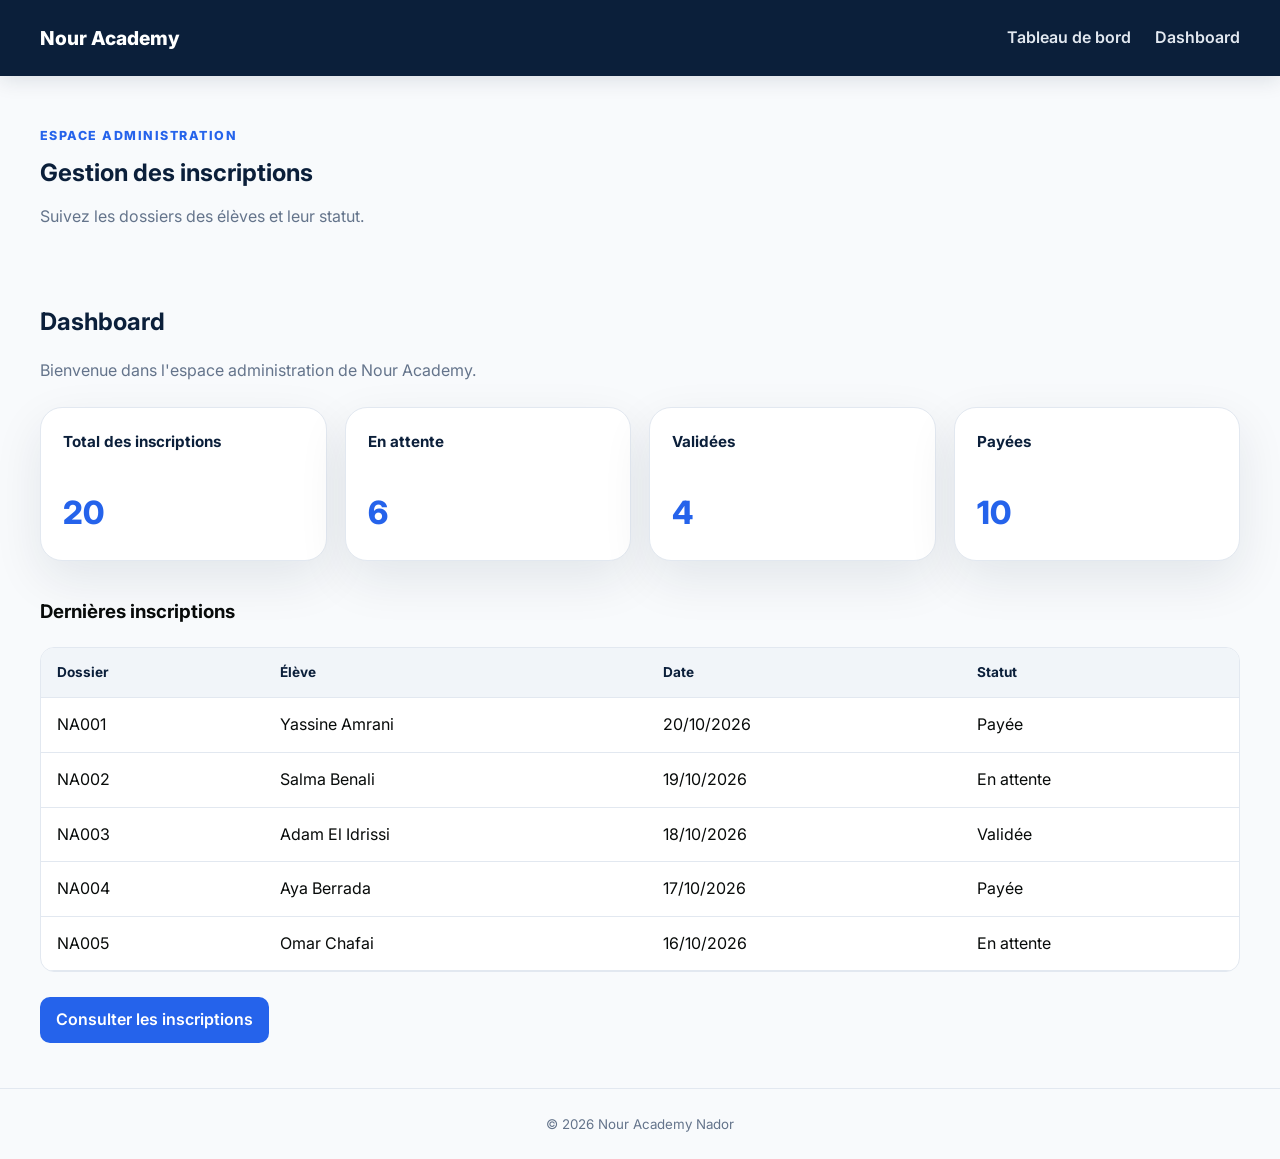
==== commit 18394fea: "correction" ====
--- a/index.html
+++ b/index.html
@@ -1,4 +1,3 @@
-
 <!doctype html>
 <html lang="fr">
 <head>
@@ -30,9 +29,10 @@
             <a class="brand" href="#dashboard">Nour Academy</a>
 
             <nav aria-label="Navigation principale">
-                <a href="#dashboard">Dashboard</a>
-                <a href="#inscriptions">Inscriptions</a>
+                <a href="#dashboard">Tableau de bord</a>
+                <a href="#inscriptions">Dashboard</a>
             </nav>
+            
         </div>
     </header>
 
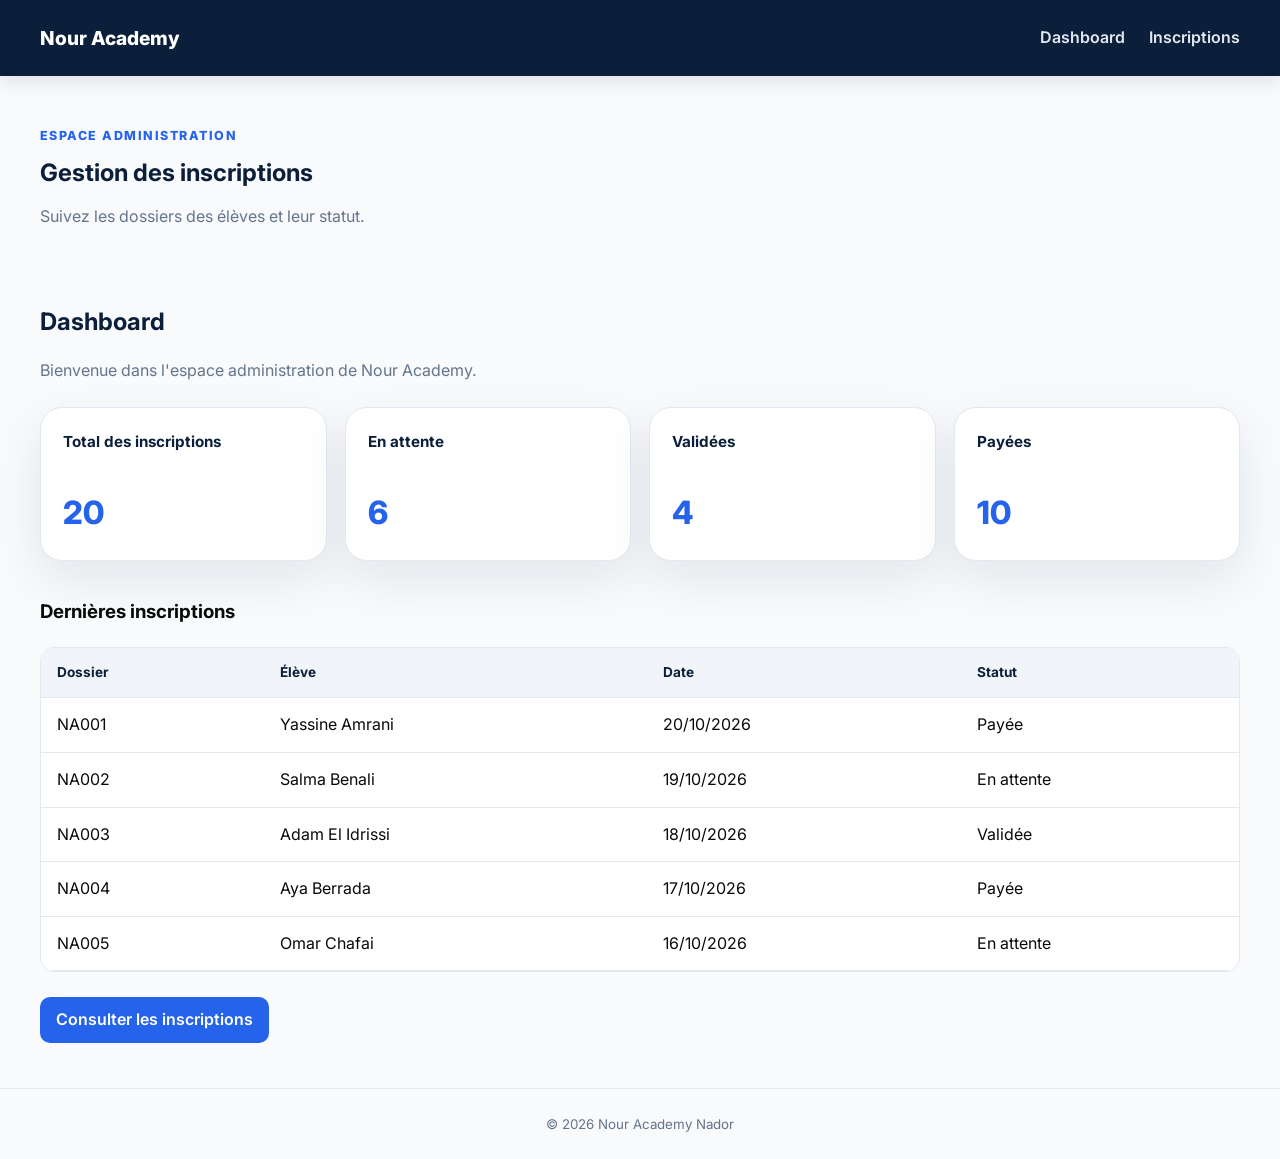
==== commit ce0ed48b: "v 2.0.1" ====
--- a/index.html
+++ b/index.html
@@ -1,23 +1,18 @@
 <!doctype html>
 <html lang="fr">
+
 <head>
     <meta charset="utf-8">
     <meta name="viewport" content="width=device-width, initial-scale=1">
 
-    <meta
-        name="description"
-        content="Administration des inscriptions de Nour Academy à Nador."
-    >
+    <meta name="description" content="Administration des inscriptions de Nour Academy à Nador.">
 
     <title>Nour Academy — Back-office</title>
 
     <link rel="preconnect" href="https://fonts.googleapis.com">
     <link rel="preconnect" href="https://fonts.gstatic.com" crossorigin>
 
-    <link
-        href="https://fonts.googleapis.com/css2?family=Inter:wght@400;500;600;700;800&display=swap"
-        rel="stylesheet"
-    >
+    <link href="https://fonts.googleapis.com/css2?family=Inter:wght@400;500;600;700;800&display=swap" rel="stylesheet">
 
     <link rel="stylesheet" href="./css/style.css">
     <script type="module" src="./js/app.js"></script>
@@ -29,10 +24,9 @@
             <a class="brand" href="#dashboard">Nour Academy</a>
 
             <nav aria-label="Navigation principale">
-                <a href="#dashboard">Tableau de bord</a>
-                <a href="#inscriptions">Dashboard</a>
+                <a href="#dashboard">Dashboard</a>
+                <a href="#inscriptions">Inscriptions</a>
             </nav>
-            
         </div>
     </header>
 
@@ -54,4 +48,5 @@
         </div>
     </footer>
 </body>
-</html>
+
+</html>
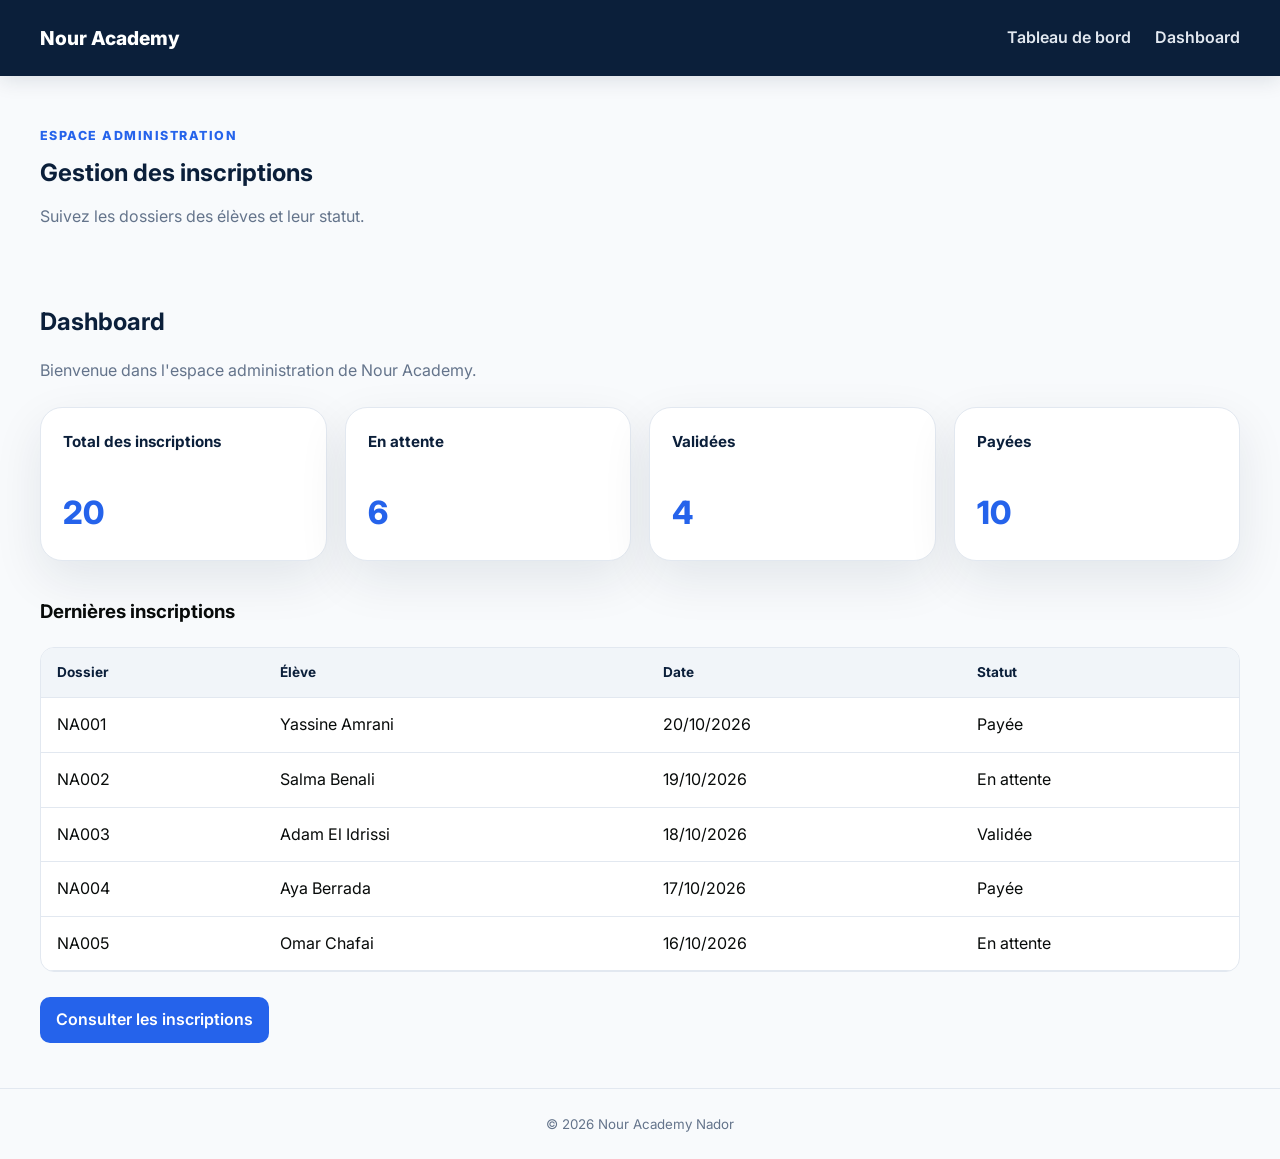
==== commit 6eeb2dea: "v 2.0.1" ====
--- a/index.html
+++ b/index.html
@@ -24,9 +24,10 @@
             <a class="brand" href="#dashboard">Nour Academy</a>
 
             <nav aria-label="Navigation principale">
-                <a href="#dashboard">Dashboard</a>
-                <a href="#inscriptions">Inscriptions</a>
+                <a href="#dashboard">Tableau de bord</a>
+                <a href="#inscriptions">Dashboard</a>
             </nav>
+            
         </div>
     </header>
 
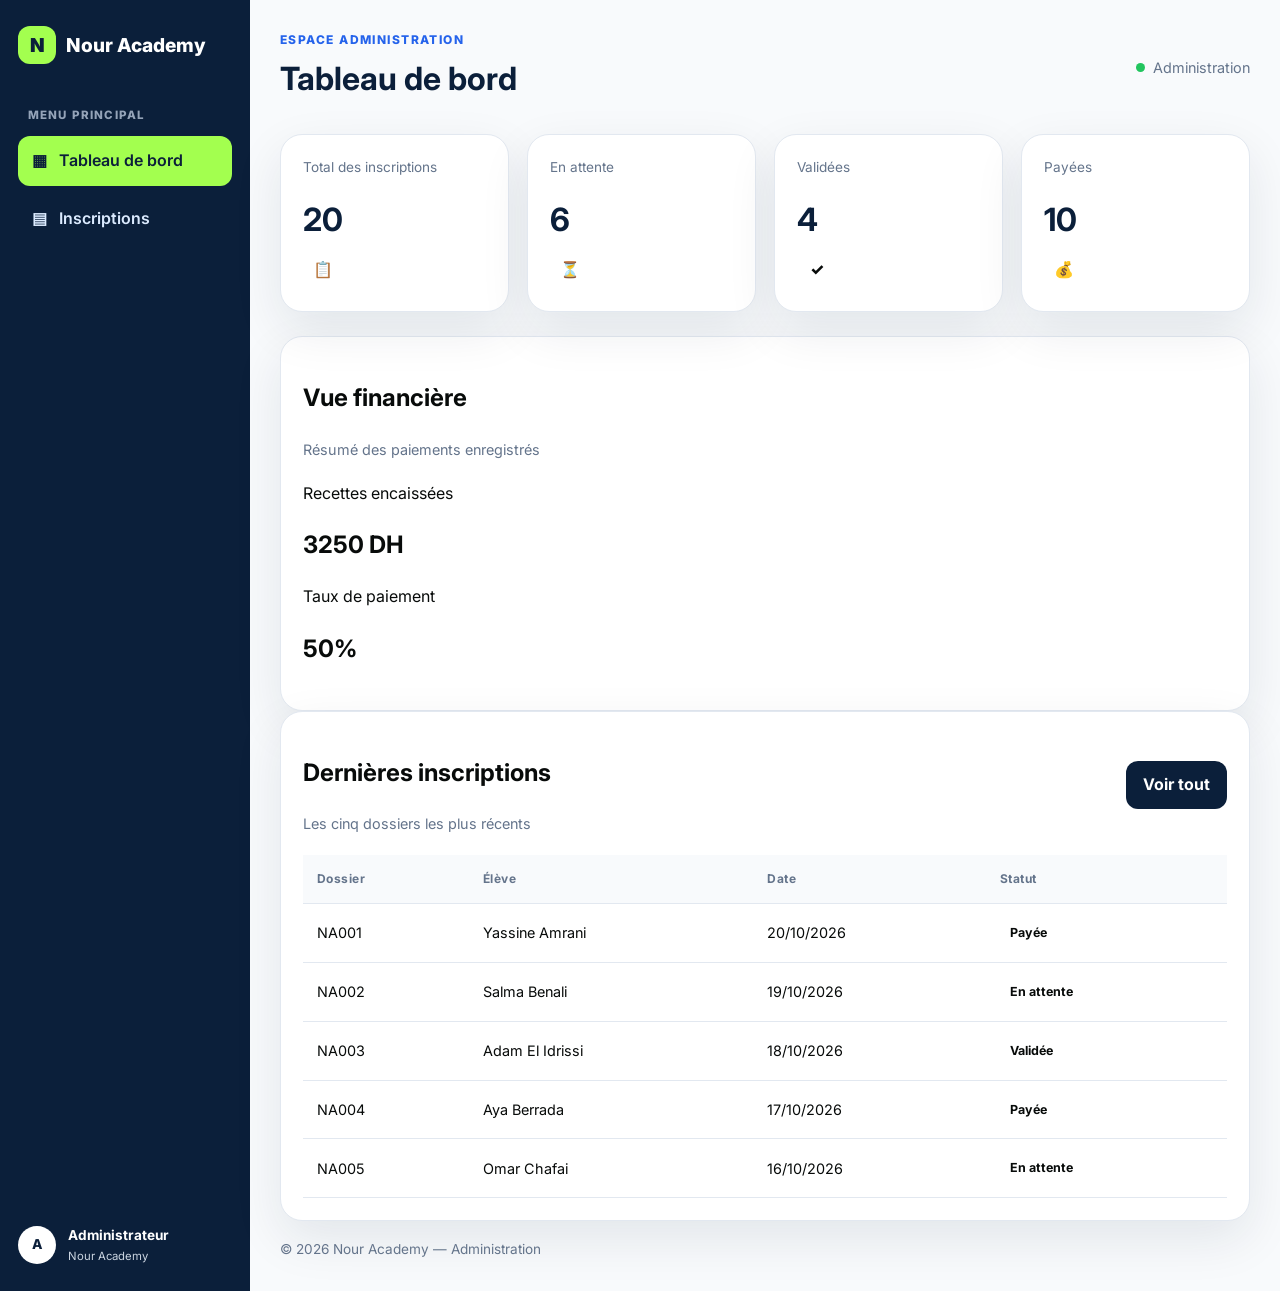
==== commit ed377403: "v 3.0.1" ====
--- a/index.html
+++ b/index.html
@@ -1,17 +1,16 @@
+
 <!doctype html>
 <html lang="fr">
 
 <head>
     <meta charset="utf-8">
     <meta name="viewport" content="width=device-width, initial-scale=1">
-
     <meta name="description" content="Administration des inscriptions de Nour Academy à Nador.">
 
     <title>Nour Academy — Back-office</title>
 
     <link rel="preconnect" href="https://fonts.googleapis.com">
     <link rel="preconnect" href="https://fonts.gstatic.com" crossorigin>
-
     <link href="https://fonts.googleapis.com/css2?family=Inter:wght@400;500;600;700;800&display=swap" rel="stylesheet">
 
     <link rel="stylesheet" href="./css/style.css">
@@ -19,35 +18,67 @@
 </head>
 
 <body>
-    <header class="site-header">
-        <div class="container nav">
-            <a class="brand" href="#dashboard">Nour Academy</a>
 
-            <nav aria-label="Navigation principale">
-                <a href="#dashboard">Tableau de bord</a>
-                <a href="#inscriptions">Dashboard</a>
+    <div class="admin-layout">
+
+        <aside class="sidebar">
+
+            <a href="#dashboard" class="brand">
+                <span class="brand-icon">N</span>
+                <span>Nour Academy</span>
+            </a>
+
+            <p class="sidebar-label">MENU PRINCIPAL</p>
+
+            <nav class="sidebar-nav">
+                <a href="#dashboard" class="nav-link">
+                    <span>▦</span>
+                    Tableau de bord
+                </a>
+
+                <a href="#inscriptions" class="nav-link">
+                    <span>▤</span>
+                    Inscriptions
+                </a>
             </nav>
-            
-        </div>
-    </header>
 
-    <main class="container" id="app">
-        <section class="page-heading">
-            <p>ESPACE ADMINISTRATION</p>
-            <h1>Gestion des inscriptions</h1>
-            <p>Suivez les dossiers des élèves et leur statut.</p>
-        </section>
+            <div class="sidebar-bottom">
+                <div class="admin-profile">
+                    <div class="avatar">A</div>
+                    <div>
+                        <strong>Administrateur</strong>
+                        <small>Nour Academy</small>
+                    </div>
+                </div>
+            </div>
 
-        <section id="page-content" aria-live="polite">
-            <p>Chargement de l'application...</p>
-        </section>
-    </main>
+        </aside>
 
-    <footer class="footer">
-        <div class="container footer-inner">
-            <small>© 2026 Nour Academy Nador</small>
-        </div>
-    </footer>
+        <main class="main-content">
+
+            <header class="topbar">
+                <div>
+                    <p class="eyebrow">ESPACE ADMINISTRATION</p>
+                    <h1 id="page-title">Tableau de bord</h1>
+                </div>
+
+                <div class="topbar-right">
+                    <span class="status-dot"></span>
+                    <span>Administration</span>
+                </div>
+            </header>
+
+            <section id="page-content" aria-live="polite">
+                <p>Chargement de l'application...</p>
+            </section>
+
+            <footer class="page-footer">
+                © 2026 Nour Academy — Administration
+            </footer>
+
+        </main>
+
+    </div>
+
 </body>
-
-</html>+</html>
